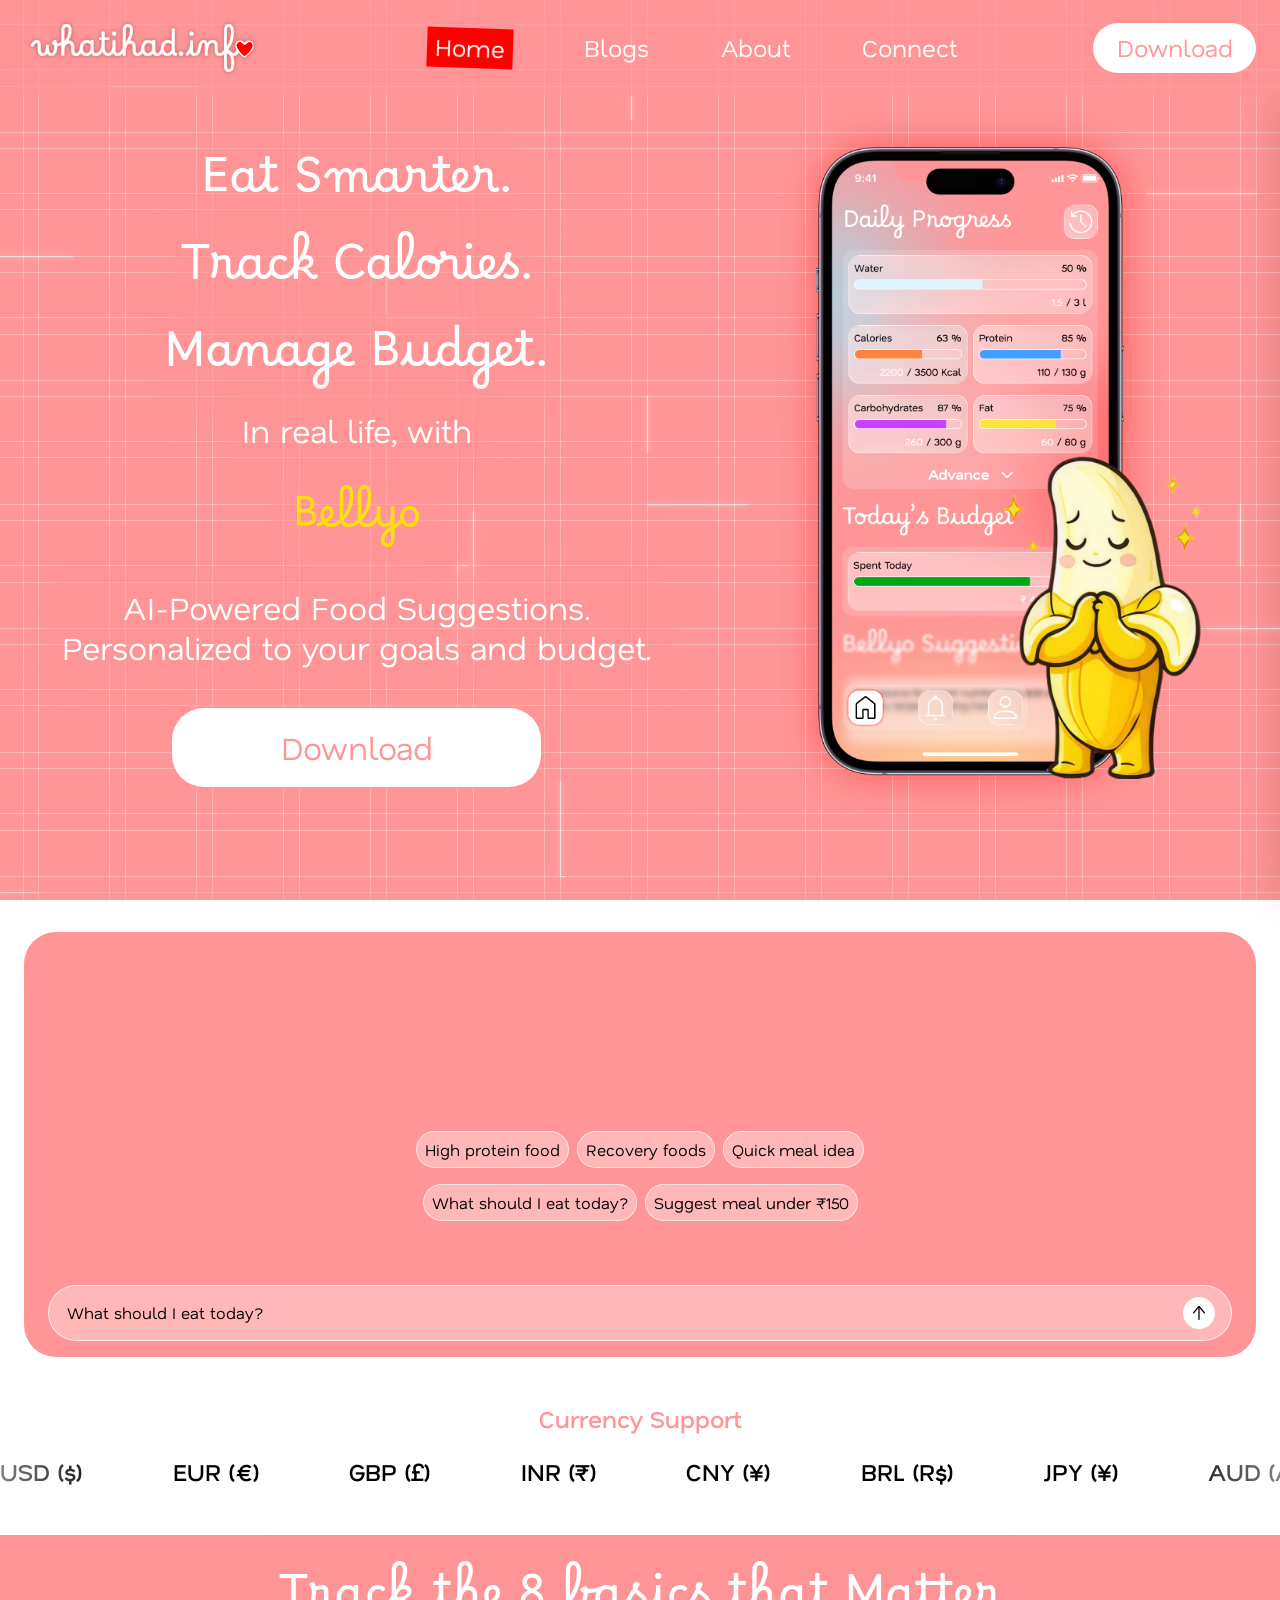
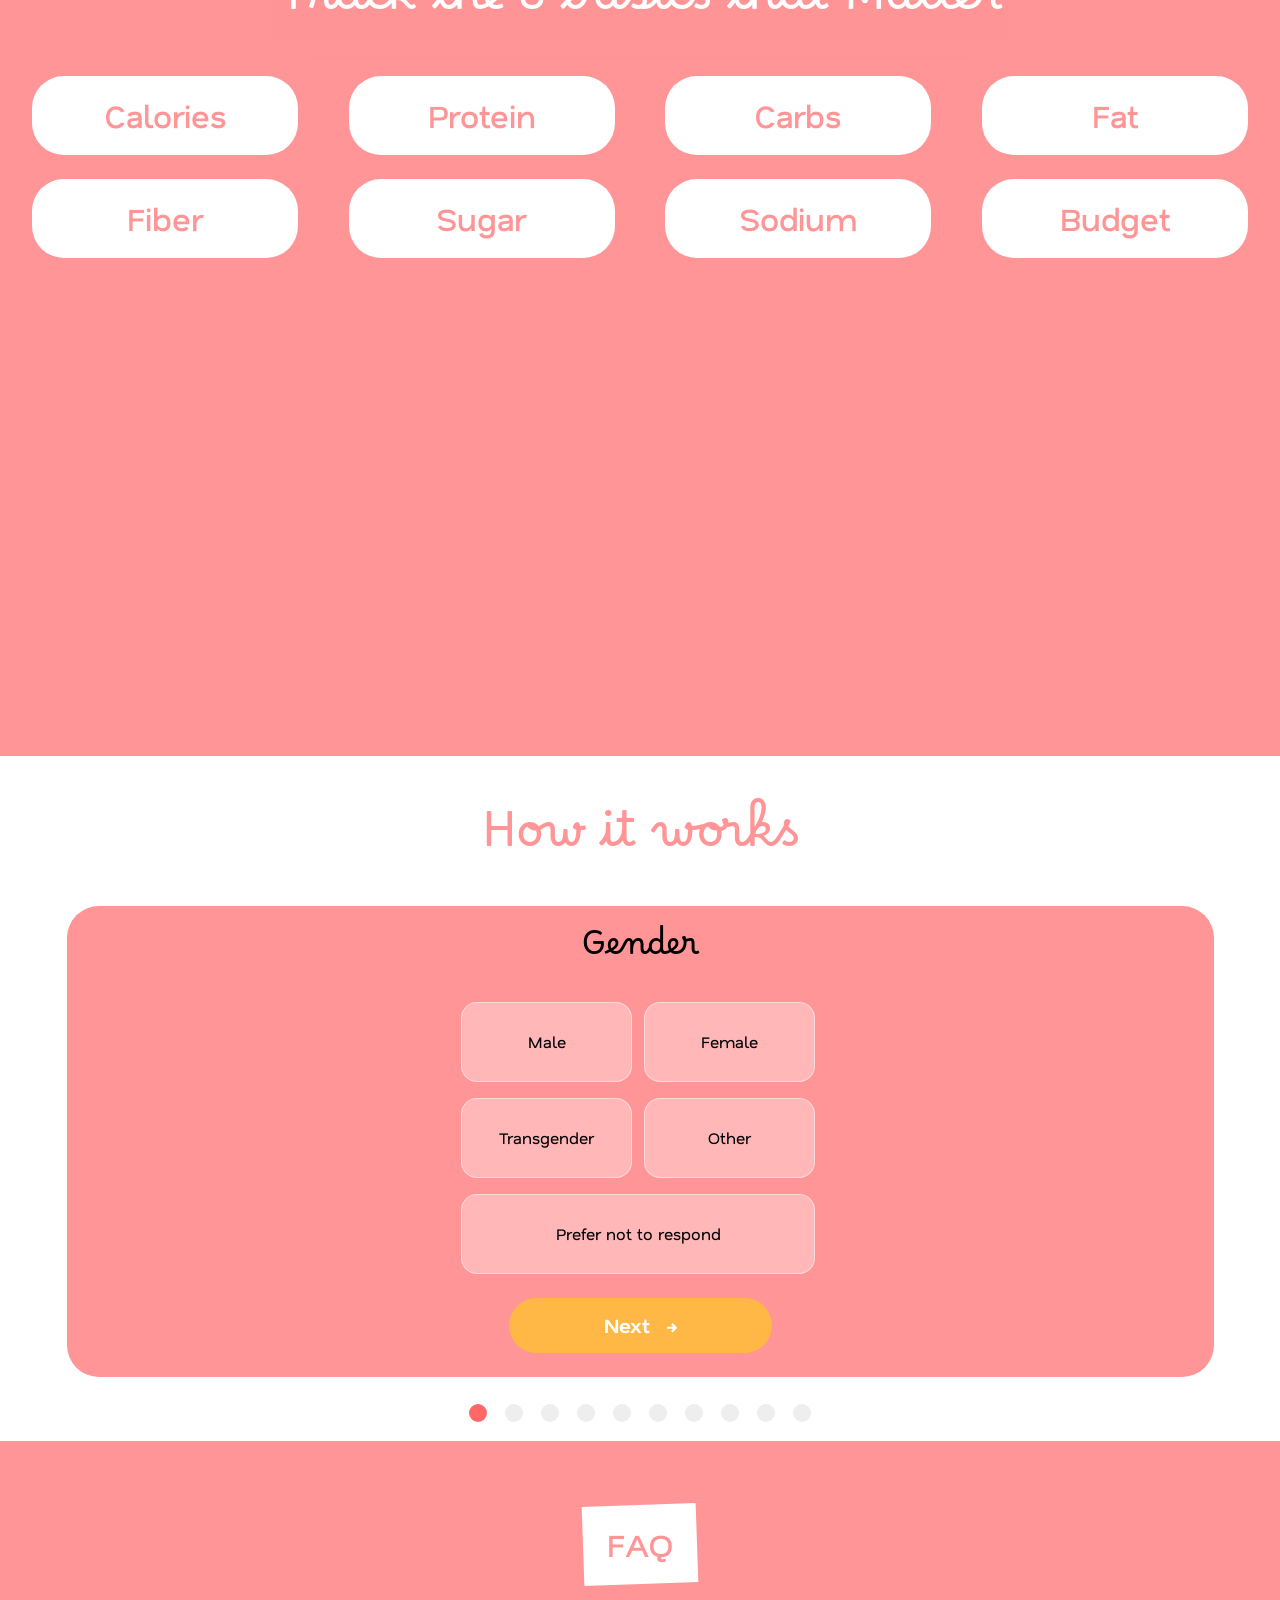
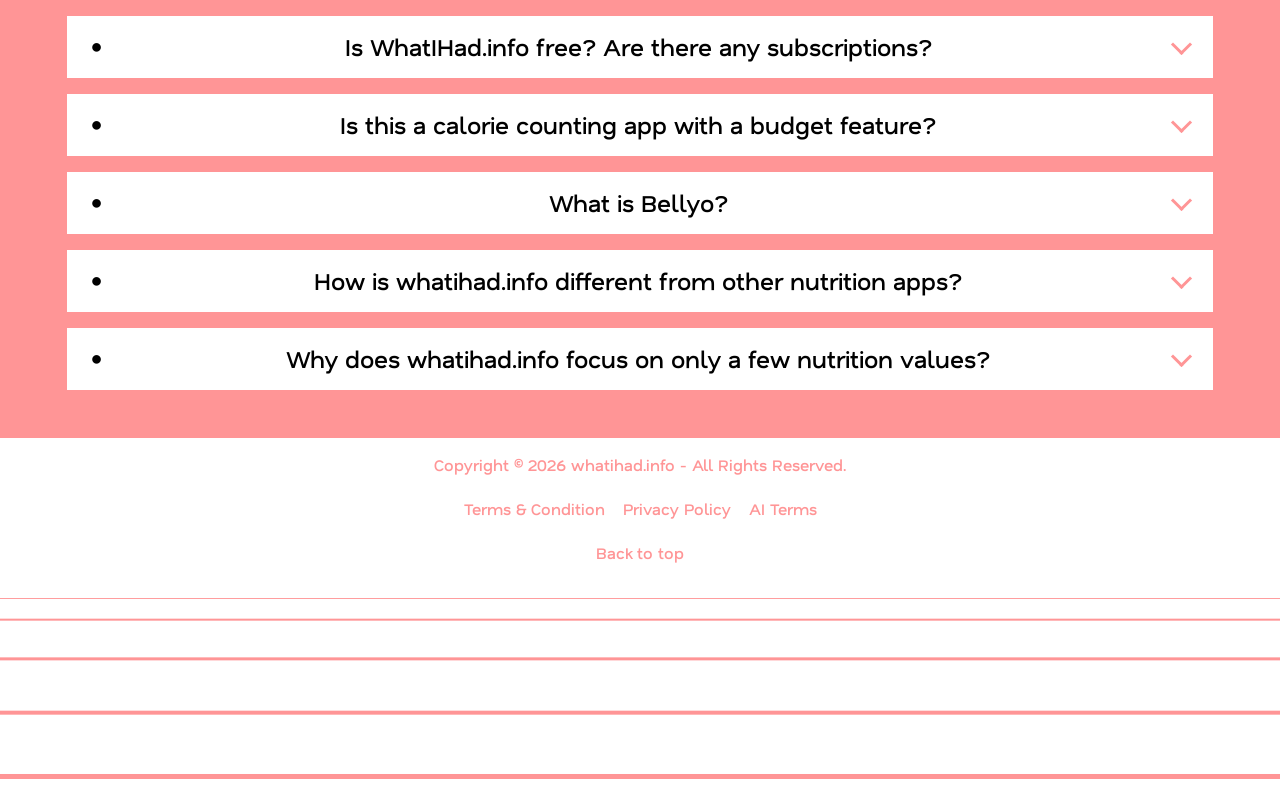
==== index.html @ 75b70f2b "Initial website" ====
<!doctype html>
<html lang="en">
  <head>
    <meta charset="UTF-8" />
    <meta name="viewport" content="width=device-width, initial-scale=1.0" />
    <title>whatihad.info | Eat Smarter, Track Calories, Manage Budget</title>
    <meta
      name="description"
      content="Eat smarter with whatihad.info. Track calories, manage your food budget, and get AI-powered meal suggestions from Bellyo based on your goals, country, and budget."
    />
    <link rel="canonical" href="https://whatihad.info/" />
    <meta property="og:title" content="whatihad.info | Eat Smarter, Track Calories, Manage Budget" />
    <meta
      property="og:description"
      content="Eat smarter with whatihad.info. Track calories, manage your food budget, and get AI-powered meal suggestions from Bellyo based on your goals, country, and budget."
    />
    <meta property="og:type" content="website" />
    <meta property="og:url" content="https://whatihad.info/" />
    <meta property="og:site_name" content="whatihad.info" />
    <meta name="twitter:card" content="summary_large_image" />
    <meta name="twitter:title" content="whatihad.info | Eat Smarter, Track Calories, Manage Budget" />
    <meta
      name="twitter:description"
      content="Eat smarter with whatihad.info. Track calories, manage your food budget, and get AI-powered meal suggestions from Bellyo based on your goals, country, and budget."
    />
    <script type="application/ld+json">
      {
        "@context": "https://schema.org",
        "@graph": [
          {
            "@type": "Organization",
            "@id": "https://whatihad.info/#organization",
            "name": "WhatIHad.info",
            "url": "https://whatihad.info/"
          },
          {
            "@type": "WebSite",
            "@id": "https://whatihad.info/#website",
            "url": "https://whatihad.info/",
            "name": "WhatIHad.info",
            "publisher": {
              "@id": "https://whatihad.info/#organization"
            }
          },
          {
            "@type": "WebPage",
            "@id": "https://whatihad.info/#webpage",
            "url": "https://whatihad.info/",
            "name": "WhatIHad.info | Eat Smarter, Track Calories, Manage Budget",
            "description": "Track calories, manage food budget, and get AI-powered meal suggestions from Bellyo personalized to your goals, country, and budget.",
            "isPartOf": {
              "@id": "https://whatihad.info/#website"
            },
            "about": {
              "@id": "https://whatihad.info/#organization"
            }
          },
          {
            "@type": "SoftwareApplication",
            "@id": "https://whatihad.info/#app",
            "name": "WhatIHad.info",
            "applicationCategory": "HealthApplication",
            "operatingSystem": "Android, iOS, Web",
            "url": "https://whatihad.info/",
            "description": "AI-powered calorie and budget nutrition tracker with affordable meal suggestions powered by Bellyo.",
            "offers": {
              "@type": "Offer",
              "price": "0",
              "priceCurrency": "USD"
            },
            "featureList": [
              "Calorie Tracking",
              "Protein Tracking",
              "Carbohydrate Tracking",
              "Fat Tracking",
              "Fiber Tracking",
              "Sugar Tracking",
              "Sodium Tracking",
              "Food Budget Tracking",
              "AI Meal Suggestions",
              "Affordable Nutrition"
            ]
          },
          {
            "@type": "FAQPage",
            "@id": "https://whatihad.info/#faq",
            "mainEntity": [
              {
                "@type": "Question",
                "name": "Is WhatIHad.info free? Are there any subscriptions?",
                "acceptedAnswer": {
                  "@type": "Answer",
                  "text": "Yes. WhatIHad.info combines basic nutrition tracking with budget-aware food suggestions powered by Bellyo AI."
                }
              },
              {
                "@type": "Question",
                "name": "Is this a calorie counting app with a budget feature?",
                "acceptedAnswer": {
                  "@type": "Answer",
                  "text": "Yes. WhatIHad.info combines calorie tracking with budget-aware food suggestions and affordable meal recommendations."
                }
              },
              {
                "@type": "Question",
                "name": "What is Bellyo?",
                "acceptedAnswer": {
                  "@type": "Answer",
                  "text": "Bellyo is an AI-powered nutrition assistant that provides affordable food suggestions personalized to your goals and budget."
                }
              },
              {
                "@type": "Question",
                "name": "How is WhatIHad.info different from other nutrition apps?",
                "acceptedAnswer": {
                  "@type": "Answer",
                  "text": "WhatIHad.info focuses on affordable nutrition, local pricing, practical food decisions, and AI-powered meal suggestions."
                }
              },
              {
                "@type": "Question",
                "name": "Why does WhatIHad.info focus on only a few nutrition values?",
                "acceptedAnswer": {
                  "@type": "Answer",
                  "text": "WhatIHad.info prioritizes calories, protein, carbohydrates, fat, fiber, sugar, sodium, and food cost to keep nutrition tracking practical and simple."
                }
              }
            ]
          }
        ]
      }
    </script>
    <link rel="preconnect" href="https://fonts.googleapis.com" />
    <link rel="preconnect" href="https://fonts.gstatic.com" crossorigin />
    <link
      href="https://fonts.googleapis.com/css2?family=Borel&family=Nata+Sans:wght@600&display=swap"
      rel="stylesheet"
    />
    <link rel="stylesheet" href="/styles.css" />
  </head>
  <body>
    <main class="page">
      <svg class="grid-snakes" aria-hidden="true"></svg>
      <header class="site-header" aria-label="Main navigation">
        <a class="brand" href="/" aria-label="whatihad.info home">
          <img src="/assets/logo.svg" alt="whatihad.info" />
        </a>

        <nav class="nav-links" aria-label="Primary">
          <a href="/" aria-current="page">Home</a>
          <a href="#">Blogs</a>
          <a href="/about">About</a>
          <a href="/connect">Connect</a>
        </nav>

        <a class="download download-small" href="#">Download</a>
        <button class="menu-toggle" type="button" aria-controls="mobile-menu" aria-expanded="false" aria-label="Open menu">
          <span></span>
          <span></span>
          <span></span>
        </button>

        <nav class="mobile-menu" id="mobile-menu" aria-label="Mobile navigation">
          <a href="/" aria-current="page">Home</a>
          <a href="#">Blogs</a>
          <a href="/about">About</a>
          <a href="/connect">Connect</a>
          <a class="mobile-download" href="#">Download</a>
        </nav>
      </header>

      <section class="hero" aria-labelledby="hero-title">
        <div class="hero-copy">
          <h1 id="hero-title">
            <span>Eat Smarter.</span>
            <span>Track Calories.</span>
            <span>Manage Budget.</span>
          </h1>

          <div class="hero-details">
            <p class="intro">In real life, with</p>
            <p class="product-name">Bellyo</p>
            <p class="product-description">
              Bellyo AI helps you discover affordable meals and foods based on your goals, country, and budget.
            </p>
            <p class="subcopy">
              AI-Powered Food Suggestions.<br />
              Personalized to your goals and budget.
            </p>
          </div>

          <a class="download download-large" href="#">Download</a>
        </div>

        <div class="phone-stage" aria-hidden="true">
          <div class="phone-wrap">
            <img class="phone-screen" src="/assets/phone-screen.png" alt="" />
            <img class="phone-frame" src="/assets/phone-frame.png" alt="" />
          </div>
          <span class="banana" aria-hidden="true"></span>
        </div>
      </section>

      <section class="response-section" aria-labelledby="response-title">
        <div class="bellyo-prompt" aria-labelledby="response-title">
          <h2 id="response-title" class="visually-hidden">How Bellyo responds</h2>
          <div class="prompt-chips" aria-label="Suggested prompts">
            <div class="chip-row">
              <span>High protein food</span>
              <span>Recovery foods</span>
              <span>Quick meal idea</span>
            </div>
            <div class="chip-row">
              <span>What should I eat today?</span>
              <span>Suggest meal under ₹150</span>
            </div>
          </div>

          <form class="prompt-input" action="#">
            <label class="visually-hidden" for="bellyo-question">Ask Bellyo</label>
            <input id="bellyo-question" type="text" value="What should I eat today?" readonly />
            <button type="submit" aria-label="Send question">
              <img src="/assets/arrow-up.svg" alt="" />
            </button>
          </form>

          <div class="sent-message" aria-hidden="true">What should I eat today?</div>
          <div class="response-row">
            <img class="bellyo-avatar" src="/assets/bellyo_profile.png" alt="" />
            <article class="response-message" aria-label="Bellyo response">
              <pre class="response-text"></pre>
            </article>
          </div>
          <span class="animated-cursor" aria-hidden="true"></span>
        </div>
        <section class="currency-support" aria-labelledby="currency-title">
          <h2 id="currency-title">Currency Support</h2>
          <div class="currency-marquee" aria-label="Supported currencies">
            <div class="currency-track">
              <span>USD ($)</span>
              <span>EUR (€)</span>
              <span>GBP (£)</span>
              <span>INR (₹)</span>
              <span>CNY (¥)</span>
              <span>BRL (R$)</span>
              <span>JPY (¥)</span>
              <span>AUD (A$)</span>
              <span>CAD (C$)</span>
              <span>SGD (S$)</span>
              <span>AED (د.إ)</span>
              <span>SAR (﷼)</span>
              <span aria-hidden="true">USD ($)</span>
              <span aria-hidden="true">EUR (€)</span>
              <span aria-hidden="true">GBP (£)</span>
              <span aria-hidden="true">INR (₹)</span>
              <span aria-hidden="true">CNY (¥)</span>
              <span aria-hidden="true">BRL (R$)</span>
              <span aria-hidden="true">JPY (¥)</span>
              <span aria-hidden="true">AUD (A$)</span>
              <span aria-hidden="true">CAD (C$)</span>
              <span aria-hidden="true">SGD (S$)</span>
              <span aria-hidden="true">AED (د.إ)</span>
              <span aria-hidden="true">SAR (﷼)</span>
            </div>
          </div>
        </section>
      </section>

      <section class="basics-section" aria-labelledby="basics-title">
        <div class="basics-inner">
          <h2 id="basics-title">Track the 8 basics that Matter</h2>
          <div class="basics-grid" aria-label="Bellyo basics">
            <span>Calories</span>
            <span>Protein</span>
            <span>Carbs</span>
            <span>Fat</span>
            <span>Fiber</span>
            <span>Sugar</span>
            <span>Sodium</span>
            <span>Budget</span>
          </div>
        </div>
      </section>

      <section class="why-basics-section" aria-labelledby="why-basics-title">
        <div class="why-basics-inner">
          <h2 id="why-basics-title"><span>Why Only These 8?</span></h2>
          <div class="why-basics-card">
            <ul>
              <li>Simple</li>
              <li>Practical</li>
              <li>Budgeting</li>
              <li>Everyday Health</li>
              <li>Easy to understand</li>
              <li>Smarter food choices</li>
            </ul>
          </div>
        </div>
      </section>

      <section class="how-section" aria-labelledby="how-title">
        <div class="how-demo" aria-label="How Bellyo onboarding works">
          <h2 id="how-title">How it works</h2>
          <div class="how-card">
            <div class="how-step how-step-active" data-step="gender">
              <h3>Gender</h3>
              <div class="gender-grid">
                <button type="button">Male</button>
                <button type="button">Female</button>
                <button type="button">Transgender</button>
                <button type="button">Other</button>
                <button class="gender-wide" type="button">Prefer not to respond</button>
              </div>
            </div>
            <div class="how-step" data-step="goal" aria-hidden="true">
              <h3>Goal</h3>
              <div class="goal-grid">
                <button type="button">Lose Weight</button>
                <button type="button">Gain Weight</button>
                <button type="button">Gain Muscle</button>
                <button type="button">Maintain</button>
              </div>
            </div>
            <div class="how-step" data-step="age" aria-hidden="true">
              <h3>What’s your Age?</h3>
              <label class="visually-hidden" for="age-input">Age</label>
              <input class="age-input" id="age-input" inputmode="numeric" pattern="[0-9]*" />
            </div>
            <div class="how-step" data-step="weight" aria-hidden="true">
              <h3>What’s your Weight?</h3>
              <label class="visually-hidden" for="weight-input">Weight</label>
              <input class="number-input" id="weight-input" inputmode="decimal" />
              <div class="unit-toggle" role="group" aria-label="Weight unit">
                <button class="selected" type="button">kg</button>
                <button type="button">lbs</button>
              </div>
            </div>
            <div class="how-step" data-step="height" aria-hidden="true">
              <h3>What’s your Height?</h3>
              <label class="visually-hidden" for="height-input">Height</label>
              <input class="number-input" id="height-input" inputmode="decimal" />
              <div class="unit-toggle" role="group" aria-label="Height unit">
                <button class="selected" type="button">cm</button>
                <button type="button">ft</button>
              </div>
            </div>
            <div class="how-step" data-step="activity" aria-hidden="true">
              <h3>Daily Activity Level?</h3>
              <div class="option-grid">
                <button type="button">Low</button>
                <button type="button">Light</button>
                <button type="button">Moderate</button>
                <button type="button">Active</button>
              </div>
            </div>
            <div class="how-step" data-step="budget" aria-hidden="true">
              <h3>Avg Budget per Meal?</h3>
              <label class="visually-hidden" for="budget-input">Average budget per meal</label>
              <input class="number-input" id="budget-input" inputmode="decimal" />
              <label class="visually-hidden" for="budget-currency">Currency</label>
              <select class="currency-select" id="budget-currency">
                <option>USD ($)</option>
                <option>EUR (€)</option>
                <option>GBP (£)</option>
                <option selected>INR (₹)</option>
                <option>CNY (¥)</option>
                <option>BRL (R$)</option>
                <option>JPY (¥)</option>
                <option>AUD (A$)</option>
                <option>CAD (C$)</option>
                <option>SGD (S$)</option>
                <option>AED (د.إ)</option>
                <option>SAR (﷼)</option>
              </select>
            </div>
            <div class="how-step calculating-step" data-step="calculating" aria-hidden="true">
              <div class="calculating-ring" aria-hidden="true"></div>
              <p>Calculating...</p>
            </div>
            <div class="how-step recommended-step" data-step="recommended" aria-hidden="true">
              <h3>Recommended</h3>
              <div class="recommended-values" aria-live="polite">
                <p>Calories: <span data-result="calories"></span></p>
                <p>Protein: <span data-result="protein"></span></p>
                <p>Carbs: <span data-result="carbs"></span></p>
                <p>Fat: <span data-result="fat"></span></p>
              </div>
              <button class="advance-button" type="button">
                <span>Advance</span>
                <span aria-hidden="true">⌄</span>
              </button>
            </div>
            <div class="how-step download-step" data-step="download" aria-hidden="true">
              <div class="download-logo-frame">
                <img src="/assets/whatidad_logo.png" alt="whatihad.info" />
              </div>
              <a class="download download-final" href="#">Download</a>
            </div>
            <button class="how-next" type="button">
              <span>Next</span>
              <span aria-hidden="true">→</span>
            </button>
          </div>
          <div class="how-progress" aria-hidden="true">
            <span class="active" data-progress-step="gender"></span>
            <span data-progress-step="goal"></span>
            <span data-progress-step="age"></span>
            <span data-progress-step="weight"></span>
            <span data-progress-step="height"></span>
            <span data-progress-step="activity"></span>
            <span data-progress-step="budget"></span>
            <span data-progress-step="calculating"></span>
            <span data-progress-step="recommended"></span>
            <span data-progress-step="download"></span>
          </div>
        </div>
      </section>

      <section class="faq-section" aria-labelledby="faq-title">
        <h2 id="faq-title"><span>FAQ</span></h2>
        <div class="faq-list">
          <details class="faq-item">
            <summary>Is WhatIHad.info free? Are there any subscriptions?</summary>
            <div class="faq-answer">
              <p>Yes, whatihad.info combines basic nutrition tracking with budget-aware food suggestions.</p>
              <p>Unlike many traditional calorie apps that mainly focus on calories and macros, whatihad.info also considers food affordability, local pricing, country-specific suggestions, and budget-friendly alternatives.</p>
              <p>Powered by Bellyo AI, the app helps users make smarter food choices based on both nutrition and real-world budgets.</p>
              <p>Most nutrition apps focus mainly on calorie tracking and macros. MyFitnessPal and Cronometer are examples of popular nutrition-focused apps.</p>
              <p>whatihad.info focuses more on affordable nutrition, practical food decisions, simple everyday tracking, and AI-powered food suggestions instead of complex or overwhelming nutrition analytics.</p>
            </div>
          </details>
          <details class="faq-item">
            <summary>Is this a calorie counting app with a budget feature?</summary>
            <div class="faq-answer">
              <p>Yes. whatihad.info combines basic nutrition tracking with budget-aware food suggestions powered by Bellyo AI.</p>
              <p>Unlike many traditional calorie apps that mainly focus on calories and macros, whatihad.info also considers food affordability, local pricing, country-specific suggestions, and budget-friendly alternatives.</p>
              <p>The goal is to help users make smarter food decisions based on both nutrition and real-world budgets.</p>
            </div>
          </details>
          <details class="faq-item">
            <summary>What is Bellyo?</summary>
            <div class="faq-answer">
              <p>Bellyo is an AI-powered nutrition app that helps you discover affordable food suggestions based on your goals, budget, and country.</p>
            </div>
          </details>
          <details class="faq-item">
            <summary>How is whatihad.info different from other nutrition apps?</summary>
            <div class="faq-answer">
              <p>Yes. WhatIHad.info combines basic nutrition tracking with budget-aware food suggestions powered by Bellyo AI.</p>
              <p>Unlike many traditional calorie apps that mainly focus on calories and macros, WhatIHad.info also considers food affordability, local pricing, country-specific suggestions, and budget-friendly alternatives.</p>
              <p>The goal is to help users make smarter food decisions based on both nutrition and real-world budgets.</p>
            </div>
          </details>
          <details class="faq-item">
            <summary>Why does whatihad.info focus on only a few nutrition values?</summary>
            <div class="faq-answer">
              <p>WhatIHad.info focuses on the nutrition values that matter most in everyday food decisions instead of overwhelming users with overly detailed data.</p>
              <p>The app currently prioritizes Calories, Protein, Carbohydrates, Fat, Fiber, Sugar, Sodium, and Food Cost.</p>
              <p>These core values are the most practical for budgeting, healthier eating, fitness goals, and daily nutrition awareness.</p>
              <p>Many nutrition apps become complicated by tracking dozens of micronutrients that most users rarely use or fully understand. WhatIHad.info is designed to keep nutrition simple, fast, and accessible while still being useful in real life.</p>
              <p>More nutrition metrics and advanced insights may be added gradually in future updates as the platform grows.</p>
            </div>
          </details>
        </div>
      </section>
    </main>

    <footer class="site-footer" aria-label="Footer">
      <div class="footer-content">
        <p class="footer-copyright">Copyright © 2026 whatihad.info - All Rights Reserved.</p>
        <nav class="footer-links" aria-label="Legal links">
          <a href="#">Terms &amp; Condition</a>
          <a href="#">Privacy Policy</a>
          <a href="#">AI Terms</a>
        </nav>
        <button class="footer-top" type="button">Back to top</button>
      </div>
      <div class="footer-wave" aria-hidden="true">
        <div class="footer-wave-track"></div>
      </div>
    </footer>

    <script>
      const header = document.querySelector(".site-header");
      const menuToggle = document.querySelector(".menu-toggle");
      const mobileMenu = document.querySelector(".mobile-menu");
      const snakesSvg = document.querySelector(".grid-snakes");
      const responseSection = document.querySelector(".response-section");
      const bellyoPrompt = document.querySelector(".bellyo-prompt");
      const responseMessage = document.querySelector(".response-message");
      const responseText = document.querySelector(".response-text");
      const promptForm = document.querySelector(".prompt-input");
      const whyBasicsSection = document.querySelector(".why-basics-section");
      const howCard = document.querySelector(".how-card");
      const genderButtons = document.querySelectorAll(".gender-grid button");
      const howNext = document.querySelector(".how-next");
      const ageInput = document.querySelector(".age-input");
      const weightInput = document.querySelector("#weight-input");
      const heightInput = document.querySelector("#height-input");
      const budgetInput = document.querySelector("#budget-input");
      const activityButtons = document.querySelectorAll(".option-grid button");
      const goalButtons = document.querySelectorAll(".goal-grid button");
      const advanceButton = document.querySelector(".advance-button");
      const howProgress = document.querySelector(".how-progress");
      const progressDots = document.querySelectorAll(".how-progress span");
      const footer = document.querySelector(".site-footer");
      const footerWaveTrack = document.querySelector(".footer-wave-track");
      const footerTop = document.querySelector(".footer-top");
      const footerWaveSegments = [];
      let footerWaveFrame = null;
      let footerWaveScrollForce = 0;
      let inertialScrollTarget = window.scrollY;
      let inertialScrollFrame = null;

      const maxScrollY = () => document.documentElement.scrollHeight - window.innerHeight;
      const stopInertialScroll = () => {
        if (!inertialScrollFrame) return;
        window.cancelAnimationFrame(inertialScrollFrame);
        inertialScrollFrame = null;
      };
      const runInertialScroll = () => {
        const distance = inertialScrollTarget - window.scrollY;
        if (Math.abs(distance) < 0.5) {
          window.scrollTo(0, inertialScrollTarget);
          inertialScrollFrame = null;
          return;
        }

        window.scrollTo(0, window.scrollY + distance * 0.16);
        inertialScrollFrame = window.requestAnimationFrame(runInertialScroll);
      };
      const inertialScrollBy = (deltaY) => {
        inertialScrollTarget = Math.max(0, Math.min(maxScrollY(), inertialScrollTarget + deltaY));
        if (!inertialScrollFrame) runInertialScroll();
      };

      const bellyoResponse = `A. Breakfast (₹80–120)
3–4 slices bread + groundnut oil
1 banana
1 cup curd
Protein: ~18–20g

B. Lunch (₹120–150)
Dal khichdi (¾ cup rice + ¾ cup dal + veggies)
Add extra dal for protein
Protein: ~30g

C. Dinner (₹120–150)
Rice + thick dal (or rajma/chole if available)
Aloo tomato curry (small portion)
1 cup curd
Protein: ~28–30g

Total
Protein: ~75–80g ✅
Cost: within budget ✅`;

      const setMenuOpen = (isOpen) => {
        menuToggle.classList.toggle("menu-toggle-open", isOpen);
        mobileMenu.classList.toggle("mobile-menu-open", isOpen);
        menuToggle.setAttribute("aria-expanded", String(isOpen));
        menuToggle.setAttribute("aria-label", isOpen ? "Close menu" : "Open menu");
      };

      menuToggle.addEventListener("click", () => {
        setMenuOpen(!mobileMenu.classList.contains("mobile-menu-open"));
      });

      mobileMenu.querySelectorAll("a").forEach((link) => {
        link.addEventListener("click", () => setMenuOpen(false));
      });

      for (let index = 0; index < 23; index += 1) {
        const segment = document.createElement("div");
        segment.className = "footer-wave-segment";
        segment.style.height = `${index + 1}px`;
        footerWaveTrack.appendChild(segment);
        footerWaveSegments.push(segment);
      }

      const animateFooterWave = () => {
        let t = 0;
        const animate = () => {
          let offset = 0;
          footerWaveSegments.forEach((segment, index) => {
            offset += Math.max(0, (20 + footerWaveScrollForce) * Math.sin((t + index) * 0.3));
            segment.style.transform = `translateY(${index + offset}px)`;
          });
          footerWaveScrollForce *= 0.92;
          t += 0.1;
          footerWaveFrame = window.requestAnimationFrame(animate);
        };
        animate();
      };

      const stopFooterWave = () => {
        if (!footerWaveFrame) return;
        window.cancelAnimationFrame(footerWaveFrame);
        footerWaveFrame = null;
      };

      const footerObserver = new IntersectionObserver(
        (entries) => {
          if (entries[0]?.isIntersecting) {
            if (!footerWaveFrame) animateFooterWave();
          } else {
            stopFooterWave();
          }
        },
        { threshold: 0.2 }
      );

      footerObserver.observe(footer);

      const scrollToPageTop = () => {
        stopInertialScroll();
        inertialScrollTarget = 0;
        window.scrollTo({ top: 0, left: 0, behavior: "smooth" });
        window.setTimeout(() => {
          inertialScrollTarget = 0;
          if (window.scrollY > 2) window.scrollTo(0, 0);
        }, 450);
      };

      footerTop.addEventListener("click", scrollToPageTop);

      let previousScrollY = window.scrollY;
      window.addEventListener(
        "scroll",
        () => {
          const delta = Math.abs(window.scrollY - previousScrollY);
          previousScrollY = window.scrollY;
          footerWaveScrollForce = Math.min(44, footerWaveScrollForce + delta * 0.12);
        },
        { passive: true }
      );

      bellyoPrompt.addEventListener(
        "wheel",
        (event) => {
          event.preventDefault();
          inertialScrollBy(event.deltaY);
        },
        { passive: false }
      );

      window.addEventListener(
        "wheel",
        (event) => {
          if (event.defaultPrevented || event.ctrlKey || event.metaKey) return;
          if (event.target.closest("input, textarea, select")) return;
          event.preventDefault();
          inertialScrollBy(event.deltaY);
        },
        { passive: false }
      );

      window.addEventListener(
        "keydown",
        (event) => {
          if (!["ArrowDown", "ArrowUp", "PageDown", "PageUp", "Home", "End", " "].includes(event.key)) return;
          stopInertialScroll();
          inertialScrollTarget = window.scrollY;
        },
        { passive: true }
      );

      let bellyoTouchY = null;
      bellyoPrompt.addEventListener(
        "touchstart",
        (event) => {
          bellyoTouchY = event.touches[0]?.clientY ?? null;
        },
        { passive: true }
      );

      bellyoPrompt.addEventListener(
        "touchmove",
        (event) => {
          if (bellyoTouchY === null) return;
          const nextY = event.touches[0]?.clientY ?? bellyoTouchY;
          const deltaY = bellyoTouchY - nextY;
          bellyoTouchY = nextY;
          event.preventDefault();
          inertialScrollBy(deltaY);
        },
        { passive: false }
      );

      promptForm.addEventListener("submit", (event) => {
        event.preventDefault();
        typeResponse();
      });

      let genderSelected = false;
      genderButtons.forEach((button) => {
        button.addEventListener("click", () => {
          genderSelected = true;
          genderButtons.forEach((item) => item.classList.remove("selected"));
          button.classList.add("selected");
          howNext.classList.add("ready");
        });
      });

      const getSelectedText = (selector) => howCard.querySelector(`${selector} .selected`)?.textContent.trim() ?? "";
      const getSelectedUnit = (label) =>
        document.querySelector(`.unit-toggle[aria-label="${label}"] .selected`)?.textContent.trim() ?? "";
      const toNumber = (value) => Number.parseFloat(value) || 0;
      const goalSettings = {
        maintain: {
          calorieAdjustment: 0,
          proteinFactor: 1.1,
          fatPercent: 0.27,
          fiberFactor: 15,
          sugarPercent: 0.08,
          sodium: 2000,
        },
        "lose weight": {
          calorieAdjustment: -400,
          proteinFactor: 1.8,
          fatPercent: 0.22,
          fiberFactor: 18,
          sugarPercent: 0.05,
          sodium: 1800,
        },
        "gain weight": {
          calorieAdjustment: 550,
          proteinFactor: 1.5,
          fatPercent: 0.28,
          fiberFactor: 14,
          sugarPercent: 0.15,
          sodium: 2400,
        },
        "gain muscle": {
          calorieAdjustment: 300,
          proteinFactor: 1.9,
          fatPercent: 0.22,
          fiberFactor: 16,
          sugarPercent: 0.09,
          sodium: 2100,
        },
      };

      const showHowStep = (stepName) => {
        let activeDotIndex = 0;
        howNext.hidden = ["calculating", "recommended", "download"].includes(stepName);
        howProgress.classList.toggle("how-progress-hidden", stepName === "download");
        howCard.querySelectorAll(".how-step").forEach((step) => {
          const isActive = step.dataset.step === stepName;
          step.classList.toggle("how-step-active", isActive);
          step.toggleAttribute("aria-hidden", !isActive);
        });
        progressDots.forEach((dot, index) => {
          if (dot.dataset.progressStep === stepName) activeDotIndex = index;
        });
        progressDots.forEach((dot, index) => {
          dot.classList.toggle("active", index === activeDotIndex);
          dot.classList.toggle("entered", isHowStepComplete(dot.dataset.progressStep) && index !== activeDotIndex);
        });
      };

      const isHowStepComplete = (stepName) => {
        if (stepName === "gender") return Boolean(howCard.querySelector('[data-step="gender"] .selected'));
        if (stepName === "goal") return Boolean(howCard.querySelector('[data-step="goal"] .selected'));
        if (stepName === "age") return ageInput.value.length > 0;
        if (stepName === "weight") return weightInput.value.length > 0;
        if (stepName === "height") return heightInput.value.length > 0;
        if (stepName === "activity") return Boolean(howCard.querySelector('[data-step="activity"] .selected'));
        if (stepName === "budget") return budgetInput.value.length > 0;
        return false;
      };

      const calculateRecommended = () => {
        const selectedGender = getSelectedText('[data-step="gender"]').toLowerCase();
        const selectedGoal = getSelectedText('[data-step="goal"]').toLowerCase();
        const selectedActivity = getSelectedText('[data-step="activity"]');
        const activityFactors = { Low: 1.2, Light: 1.375, Moderate: 1.55, Active: 1.725, Athlete: 1.9 };
        const settings = goalSettings[selectedGoal] || goalSettings.maintain;
        const age = toNumber(ageInput.value);
        const weightUnit = getSelectedUnit("Weight unit");
        const heightUnit = getSelectedUnit("Height unit");
        const weightKg = weightUnit === "lbs" ? toNumber(weightInput.value) / 2.20462 : toNumber(weightInput.value);
        const heightCm = heightUnit === "ft" ? toNumber(heightInput.value) * 30.48 : toNumber(heightInput.value);
        const bmrBase = 10 * weightKg + 6.25 * heightCm - 5 * age;
        const bmr = selectedGender === "male" ? bmrBase + 5 : bmrBase - 161;
        const tdee = bmr * (activityFactors[selectedActivity] || activityFactors.Low);
        const calories = Math.max(0, tdee + settings.calorieAdjustment);
        const protein = weightKg * settings.proteinFactor;
        const fat = (calories * settings.fatPercent) / 9;
        const carbs = (calories - (protein * 4 + fat * 9)) / 4;

        howCard.querySelector('[data-result="calories"]').textContent = `${Math.round(calories)} kcal`;
        howCard.querySelector('[data-result="protein"]').textContent = `${Math.round(protein)}g`;
        howCard.querySelector('[data-result="carbs"]').textContent = `${Math.round(Math.max(0, carbs))}g`;
        howCard.querySelector('[data-result="fat"]').textContent = `${Math.round(fat)}g`;
      };

      const showRecommendedAfterLoading = () => {
        window.setTimeout(() => {
          calculateRecommended();
          showHowStep("recommended");
        }, 1600);
      };

      howNext.addEventListener("click", () => {
        if (!genderSelected) return;

        const activeStep = howCard.querySelector(".how-step-active")?.dataset.step;

        if (activeStep === "gender") {
          howCard.classList.add("how-card-age");
          showHowStep("goal");
          howNext.classList.remove("ready");
          return;
        }

        if (activeStep === "goal" && howCard.querySelector('[data-step="goal"] .selected')) {
          showHowStep("age");
          howNext.classList.toggle("ready", ageInput.value.length > 0);
          return;
        }

        if (activeStep === "age" && ageInput.value.length > 0) {
          showHowStep("weight");
          howNext.classList.toggle("ready", weightInput.value.length > 0);
          return;
        }

        if (activeStep === "weight" && weightInput.value.length > 0) {
          showHowStep("height");
          howNext.classList.toggle("ready", heightInput.value.length > 0);
          return;
        }

        if (activeStep === "height" && heightInput.value.length > 0) {
          showHowStep("activity");
          howNext.classList.remove("ready");
          return;
        }

        if (activeStep === "activity" && howCard.querySelector('[data-step="activity"] .selected')) {
          showHowStep("budget");
          howNext.classList.toggle("ready", budgetInput.value.length > 0);
          return;
        }

        if (activeStep === "budget" && budgetInput.value.length > 0) {
          showHowStep("calculating");
          howNext.hidden = true;
          showRecommendedAfterLoading();
        }
      });

      advanceButton.addEventListener("click", () => {
        showHowStep("download");
        howNext.hidden = true;
      });

      progressDots.forEach((dot) => {
        dot.addEventListener("click", () => {
          if (!dot.classList.contains("entered") && !dot.classList.contains("active")) return;
          showHowStep(dot.dataset.progressStep);
          syncNextReady();
        });
      });

      const syncNextReady = () => {
        const activeStep = howCard.querySelector(".how-step-active")?.dataset.step;
        if (activeStep === "goal") howNext.classList.toggle("ready", Boolean(howCard.querySelector('[data-step="goal"] .selected')));
        if (activeStep === "age") howNext.classList.toggle("ready", ageInput.value.length > 0);
        if (activeStep === "weight") howNext.classList.toggle("ready", weightInput.value.length > 0);
        if (activeStep === "height") howNext.classList.toggle("ready", heightInput.value.length > 0);
        if (activeStep === "budget") howNext.classList.toggle("ready", budgetInput.value.length > 0);
      };

      activityButtons.forEach((button) => {
        button.addEventListener("click", () => {
          activityButtons.forEach((item) => item.classList.remove("selected"));
          button.classList.add("selected");
          howNext.classList.add("ready");
        });
      });

      goalButtons.forEach((button) => {
        button.addEventListener("click", () => {
          goalButtons.forEach((item) => item.classList.remove("selected"));
          button.classList.add("selected");
          howNext.classList.add("ready");
        });
      });

      ageInput.addEventListener("beforeinput", (event) => {
        if (event.data && !/^\d+$/.test(event.data)) {
          event.preventDefault();
        }
      });

      ageInput.addEventListener("input", () => {
        ageInput.value = ageInput.value.replace(/\D/g, "");
        syncNextReady();
      });

      weightInput.addEventListener("beforeinput", (event) => {
        if (event.data && !/^\d*\.?\d*$/.test(event.data)) {
          event.preventDefault();
        }
      });

      weightInput.addEventListener("input", () => {
        const parts = weightInput.value.replace(/[^\d.]/g, "").split(".");
        weightInput.value = parts.length > 1 ? `${parts[0]}.${parts.slice(1).join("")}` : parts[0];
        syncNextReady();
      });

      heightInput.addEventListener("beforeinput", (event) => {
        if (event.data && !/^\d*\.?\d*$/.test(event.data)) {
          event.preventDefault();
        }
      });

      heightInput.addEventListener("input", () => {
        const parts = heightInput.value.replace(/[^\d.]/g, "").split(".");
        heightInput.value = parts.length > 1 ? `${parts[0]}.${parts.slice(1).join("")}` : parts[0];
        syncNextReady();
      });

      budgetInput.addEventListener("beforeinput", (event) => {
        if (event.data && !/^\d*\.?\d*$/.test(event.data)) {
          event.preventDefault();
        }
      });

      budgetInput.addEventListener("input", () => {
        const parts = budgetInput.value.replace(/[^\d.]/g, "").split(".");
        budgetInput.value = parts.length > 1 ? `${parts[0]}.${parts.slice(1).join("")}` : parts[0];
        syncNextReady();
      });

      document.querySelectorAll(".unit-toggle").forEach((toggle) => {
        toggle.querySelectorAll("button").forEach((button) => {
          button.addEventListener("click", () => {
            toggle.querySelectorAll("button").forEach((item) => item.classList.remove("selected"));
            button.classList.add("selected");
          });
        });
      });

      let responseStarted = false;
      const updateTextEdgeFade = () => {
        const promptTop = bellyoPrompt.getBoundingClientRect().top;
        const textTop = responseText.getBoundingClientRect().top;
        const fadeStart = Math.max(0, promptTop - textTop);

        responseText.classList.toggle("text-edge-fade", fadeStart > 0);
        responseText.style.setProperty("--text-fade-start", `${fadeStart}px`);
      };

      const typeResponse = () => {
        if (responseStarted) return;
        responseStarted = true;
        responseSection.classList.add("response-section-active");

        window.setTimeout(() => {
          let index = 0;
          const write = () => {
            responseText.textContent = bellyoResponse.slice(0, index);
            bellyoPrompt.scrollTop = bellyoPrompt.scrollHeight;
            updateTextEdgeFade();
            index += 1;

            if (index <= bellyoResponse.length) {
              window.setTimeout(write, index % 4 === 0 ? 18 : 10);
            }
          };

          write();
        }, 2400);
      };

      const responseObserver = new IntersectionObserver(
        (entries) => {
          if (entries.some((entry) => entry.isIntersecting)) {
            typeResponse();
            responseObserver.disconnect();
          }
        },
        { threshold: 0.35 }
      );

      responseObserver.observe(responseSection);

      const whyBasicsObserver = new IntersectionObserver(
        (entries) => {
          if (entries.some((entry) => entry.isIntersecting)) {
            whyBasicsSection.classList.add("why-basics-active");
            whyBasicsObserver.disconnect();
          }
        },
        { threshold: 0.35 }
      );

      whyBasicsObserver.observe(whyBasicsSection);

      const gridX = [
        32.5, 103.5, 118.5, 189.5, 205.5, 276.5, 292.5, 363.5, 379.5,
        450.5, 466.5, 537.5, 553.5, 624.5, 640.5, 711.5, 727.5, 798.5,
        814.5, 885.5, 901.5, 972.5, 988.5, 1059.5, 1075.5, 1146.5,
        1162.5, 1233.5, 1249.5, 1320.5, 1336.5, 1407.5,
      ];
      const gridY = [
        24.5, 69.5, 86.5, 132.5, 148.5, 193.5, 209.5, 256.5, 272.5,
        317.5, 334.5, 380.5, 396.5, 441.5, 457.5, 504.5, 520.5, 565.5,
        582.5, 628.5, 644.5, 689.5, 705.5, 752.5, 768.5, 813.5, 830.5,
        876.5, 892.5, 937.5, 953.5, 1000.5,
      ];

      const getGridOffsetX = () => (window.innerWidth - 1440) / 2;
      const pointToString = ([x, y]) => `${(x + getGridOffsetX()).toFixed(1)},${y.toFixed(1)}`;
      const routes = [
        [
          [gridX[0], gridY[7]],
          [gridX[6], gridY[7]],
          [gridX[6], gridY[10]],
          [gridX[13], gridY[10]],
          [gridX[13], gridY[16]],
          [gridX[21], gridY[16]],
          [gridX[21], gridY[21]],
          [gridX[31], gridY[21]],
        ],
        [
          [gridX[31], gridY[19]],
          [gridX[26], gridY[19]],
          [gridX[26], gridY[14]],
          [gridX[18], gridY[14]],
          [gridX[18], gridY[9]],
          [gridX[10], gridY[9]],
          [gridX[10], gridY[4]],
          [gridX[1], gridY[4]],
        ],
        [
          [gridX[16], gridY[15]],
          [gridX[20], gridY[15]],
          [gridX[20], gridY[22]],
          [gridX[24], gridY[22]],
          [gridX[24], gridY[27]],
          [gridX[14], gridY[27]],
          [gridX[14], gridY[18]],
          [gridX[8], gridY[18]],
          [gridX[8], gridY[25]],
        ],
        [
          [gridX[3], gridY[2]],
          [gridX[8], gridY[2]],
          [gridX[8], gridY[8]],
          [gridX[15], gridY[8]],
          [gridX[15], gridY[13]],
          [gridX[22], gridY[13]],
          [gridX[22], gridY[18]],
        ],
        [
          [gridX[30], gridY[5]],
          [gridX[25], gridY[5]],
          [gridX[25], gridY[11]],
          [gridX[17], gridY[11]],
          [gridX[17], gridY[17]],
          [gridX[11], gridY[17]],
          [gridX[11], gridY[23]],
        ],
        [
          [gridX[12], gridY[30]],
          [gridX[18], gridY[30]],
          [gridX[18], gridY[24]],
          [gridX[23], gridY[24]],
          [gridX[23], gridY[20]],
          [gridX[29], gridY[20]],
          [gridX[29], gridY[15]],
        ],
        [
          [gridX[0], gridY[28]],
          [gridX[5], gridY[28]],
          [gridX[5], gridY[24]],
          [gridX[9], gridY[24]],
          [gridX[9], gridY[19]],
          [gridX[16], gridY[19]],
          [gridX[16], gridY[12]],
        ],
        [
          [gridX[31], gridY[29]],
          [gridX[27], gridY[29]],
          [gridX[27], gridY[25]],
          [gridX[19], gridY[25]],
          [gridX[19], gridY[21]],
          [gridX[12], gridY[21]],
          [gridX[12], gridY[14]],
        ],
        [
          [gridX[15], gridY[0]],
          [gridX[15], gridY[6]],
          [gridX[20], gridY[6]],
          [gridX[20], gridY[12]],
          [gridX[28], gridY[12]],
          [gridX[28], gridY[17]],
          [gridX[23], gridY[17]],
        ],
      ];

      const createSnake = (route, index) => {
        const path = document.createElementNS("http://www.w3.org/2000/svg", "polyline");
        path.classList.add("grid-snake");
        path.classList.add(`grid-snake-${index + 1}`);
        path.setAttribute("points", route.map(pointToString).join(" "));
        snakesSvg.appendChild(path);
      };

      routes.forEach(createSnake);

      const alignSnakesToGrid = () => {
        snakesSvg.setAttribute("viewBox", `0 0 ${window.innerWidth} ${window.innerHeight}`);
        snakesSvg.querySelectorAll(".grid-snake").forEach((path, index) => {
          path.setAttribute("points", routes[index].map(pointToString).join(" "));
        });
      };

      alignSnakesToGrid();
      window.addEventListener("resize", alignSnakesToGrid);
    </script>
  </body>
</html>
---- styles.css ----
:root {
  --pink: #ff9596;
  --yellow: #fddf11;
  --white: #ffffff;
  --header-height: 96px;
  --feature-stack-top: calc(var(--header-height) + 143px);
  --font-ui: "Nata Sans", system-ui, -apple-system, BlinkMacSystemFont, "Segoe UI", sans-serif;
  --font-display: "Borel", "Comic Sans MS", cursive;
}

* {
  box-sizing: border-box;
}

html,
body {
  margin: 0;
  min-height: 100%;
}

body {
  background-color: var(--pink);
  background-attachment: fixed;
  background-image: url("/assets/grid-pattern.svg");
  background-position: top center;
  background-repeat: repeat;
  background-size: 1440px 1024px;
  color: var(--white);
  font-family: var(--font-ui);
}

a {
  color: inherit;
  text-decoration: none;
}

.page {
  background-color: var(--pink);
  background-attachment: fixed;
  background-image: url("/assets/grid-pattern.svg");
  background-position: top center;
  background-repeat: repeat;
  background-size: 1440px 1024px;
  min-height: 100vh;
  overflow-x: hidden;
  overflow-y: visible;
  padding-top: var(--header-height);
  position: relative;
}

.grid-snakes {
  height: 100vh;
  inset: 0;
  pointer-events: none;
  position: fixed;
  width: 100vw;
  z-index: 0;
}

.grid-snake {
  fill: none;
  filter:
    drop-shadow(0 0 3px rgba(255, 255, 255, 0.85))
    drop-shadow(0 0 10px rgba(255, 255, 255, 0.46));
  opacity: 0.72;
  stroke: rgba(255, 255, 255, 0.72);
  stroke-dasharray: 120 1050;
  stroke-dashoffset: 0;
  stroke-linecap: round;
  stroke-linejoin: round;
  stroke-width: 1.25;
}

.grid-snake-1 {
  animation: snake-flow 7.2s linear infinite;
}

.grid-snake-2 {
  animation: snake-flow 8.6s linear -2.8s infinite;
}

.grid-snake-3 {
  animation: snake-flow 9.4s linear -5.7s infinite;
  stroke-dasharray: 100 1050;
}

.grid-snake-4 {
  animation: snake-flow 10.1s linear -1.4s infinite;
  stroke-dasharray: 90 1050;
}

.grid-snake-5 {
  animation: snake-flow 8.9s linear -4.6s infinite;
  stroke-dasharray: 110 1050;
}

.grid-snake-6 {
  animation: snake-flow 11.2s linear -7.1s infinite;
  stroke-dasharray: 105 1050;
}

.grid-snake-7 {
  animation: snake-flow 9.8s linear -3.2s infinite;
  stroke-dasharray: 85 1050;
}

.grid-snake-8 {
  animation: snake-flow 12.3s linear -8.3s infinite;
  stroke-dasharray: 115 1050;
}

.grid-snake-9 {
  animation: snake-flow 10.7s linear -6.2s infinite;
  stroke-dasharray: 95 1050;
}

@keyframes snake-flow {
  to {
    stroke-dashoffset: -1170;
  }
}

@keyframes currency-slide {
  to {
    transform: translateX(-50%);
  }
}

@keyframes why-title-slam {
  0% {
    opacity: 0;
    transform: translateY(-180px) scale(1.08) rotate(-8deg);
  }

  72% {
    opacity: 1;
    transform: translateY(10px) scale(0.98) rotate(-1deg);
  }

  100% {
    opacity: 1;
    transform: translateY(0) scale(1) rotate(-2deg);
  }
}

@keyframes why-card-slam {
  0% {
    opacity: 0;
    transform: translateY(220px) scale(0.96) rotate(8deg);
  }

  72% {
    opacity: 1;
    transform: translateY(-8px) scale(1.02) rotate(1deg);
  }

  100% {
    opacity: 1;
    transform: translateY(0) scale(1) rotate(2deg);
  }
}

@keyframes why-title-text-counter {
  0% {
    transform: rotate(8deg);
  }

  72% {
    transform: rotate(1deg);
  }

  100% {
    transform: rotate(2deg);
  }
}

@keyframes calculating-spin {
  to {
    transform: rotate(360deg);
  }
}

.site-header {
  align-items: center;
  backdrop-filter: blur(80px);
  background: rgba(255, 149, 150, 0.56);
  display: flex;
  height: var(--header-height);
  justify-content: space-between;
  left: 0;
  padding: 16px 24px;
  position: fixed;
  right: 0;
  top: 0;
  transition: height 180ms ease, padding 180ms ease;
  z-index: 20;
}

.brand {
  align-items: center;
  display: flex;
  height: 64px;
  width: 248px;
  transition: height 180ms ease;
}

.brand img {
  display: block;
  height: 128px;
  margin-left: -32px;
  transition: height 180ms ease, width 180ms ease;
  width: 312px;
}

.nav-links {
  align-items: center;
  display: flex;
  gap: 80px;
  margin-left: 20px;
}

.nav-links a {
  font-size: 24px;
  line-height: 1;
  white-space: nowrap;
}

.nav-links a[aria-current="page"] {
  background: #ff0000;
  color: var(--white);
  display: inline-flex;
  padding: 8px;
  transform: rotate(2deg);
  transform-origin: center center;
}

.nav-links a.active-about[aria-current="page"] {
  transform: rotate(-2deg);
}

.download {
  align-items: center;
  backdrop-filter: blur(0.5px);
  background: var(--white);
  border-radius: 32px;
  box-shadow: 0 0 16px var(--pink);
  color: var(--pink);
  display: inline-flex;
  font-family: var(--font-ui);
  justify-content: center;
  line-height: 1;
  white-space: nowrap;
}

.download-small {
  font-size: 24px;
  min-height: 50px;
  padding: 8px 24px;
  width: 163px;
  backdrop-filter: none;
  box-shadow: none;
}

.menu-toggle {
  align-items: center;
  background: var(--white);
  border: 0;
  border-radius: 999px;
  cursor: pointer;
  display: none;
  flex-direction: column;
  gap: 5px;
  height: 50px;
  justify-content: center;
  padding: 0;
  position: relative;
  width: 50px;
  z-index: 22;
}

.menu-toggle span {
  background: var(--pink);
  border-radius: 999px;
  display: block;
  height: 2px;
  transition: transform 180ms ease, opacity 180ms ease;
  width: 22px;
}

.menu-toggle-open span:nth-child(1) {
  transform: translateY(7px) rotate(45deg);
}

.menu-toggle-open span:nth-child(2) {
  opacity: 0;
}

.menu-toggle-open span:nth-child(3) {
  transform: translateY(-7px) rotate(-45deg);
}

.mobile-menu {
  align-items: flex-start;
  background: var(--white);
  box-shadow: -12px 0 30px rgba(0, 0, 0, 0.08);
  display: flex;
  flex-direction: column;
  gap: 22px;
  min-height: calc(100vh - var(--header-height));
  padding: 28px 24px;
  position: fixed;
  right: 0;
  top: var(--header-height);
  transform: translateX(100%);
  transition: transform 220ms ease;
  width: max(25vw, 240px);
  z-index: 21;
}

.mobile-menu-open {
  transform: translateX(0);
}

.mobile-menu a {
  color: var(--pink);
  font-size: 24px;
  line-height: 1;
}

.mobile-menu a[aria-current="page"] {
  background: #ff0000;
  color: var(--white);
  display: inline-flex;
  padding: 8px;
  transform: rotate(2deg);
  transform-origin: center center;
}

.mobile-menu a.active-about[aria-current="page"] {
  transform: rotate(-2deg);
}

.mobile-download {
  align-items: center;
  background: var(--pink);
  border-radius: 32px;
  color: var(--white) !important;
  display: inline-flex;
  justify-content: center;
  min-height: 50px;
  padding: 8px 24px;
 }

.hero {
  margin: 0 auto;
  min-height: calc(100vh - 96px);
  position: relative;
  width: min(100%, 1222px);
}

.hero-copy {
  align-items: center;
  display: flex;
  flex-direction: column;
  margin-left: 0;
  padding-top: clamp(38px, calc(7.2vh - 16px), 60px);
  position: relative;
  width: 655px;
  z-index: 2;
}

h1 {
  align-items: center;
  display: flex;
  flex-direction: column;
  font-family: var(--font-display);
  font-size: 48px;
  font-weight: 400;
  gap: 0;
  line-height: 1.65;
  margin: 0;
  text-align: center;
}

h1 span {
  backdrop-filter: blur(0.5px);
  background: rgba(255, 149, 150, 0.56);
  box-shadow: 0 0 32px var(--pink);
  display: block;
  padding: 8px 0 0;
  white-space: nowrap;
}

.hero-details {
  align-items: center;
  display: flex;
  flex-direction: column;
  margin-top: -5px;
  padding: 0;
  text-align: center;
}

.intro,
.subcopy,
.product-description {
  font-size: 32px;
  line-height: 1.25;
  margin: 0;
}

.intro {
  backdrop-filter: blur(0.5px);
  background: rgba(255, 149, 150, 0.56);
  box-shadow: 0 0 32px var(--pink);
  margin-top: 1px;
  padding: 8px;
}

.product-name {
  background: rgba(255, 149, 150, 0.56);
  border-radius: 16px;
  box-shadow: 0 0 19px var(--pink);
  color: var(--yellow);
  font-family: var(--font-display);
  font-size: 40px;
  line-height: 1.48;
  margin: 20px 0 21px;
  padding: 20px 16px 0;
  text-align: center;
}

.product-description {
  backdrop-filter: blur(0.5px);
  background: rgba(255, 149, 150, 0.56);
  box-shadow: 0 0 32px var(--pink);
  display: none;
  max-width: 610px;
  padding: 8px;
  text-align: center;
}

.subcopy {
  backdrop-filter: blur(0.5px);
  background: rgba(255, 149, 150, 0.56);
  box-shadow: 0 0 32px var(--pink);
  margin-bottom: 0;
  padding: 8px;
}

.download-large {
  font-size: 32px;
  height: 79px;
  margin-top: 33px;
  padding: 8px 24px;
  width: 369px;
}

.phone-stage {
  height: 735px;
  left: 762px;
  position: absolute;
  top: 51px;
  width: 530px;
  z-index: 1;
}

.phone-wrap {
  filter: drop-shadow(0 0 20px rgba(255, 0, 0, 0.4));
  height: 698px;
  left: 32px;
  position: absolute;
  top: 0;
  transform: scale(0.9);
  transform-origin: top left;
  width: 343px;
}

.phone-screen {
  border-radius: 26px;
  height: 668px;
  left: 17px;
  object-fit: cover;
  position: absolute;
  top: 15px;
  width: 309px;
}

.phone-frame {
  height: 698px;
  left: 0;
  pointer-events: none;
  position: absolute;
  top: 0;
  width: 343px;
}

.banana {
  background-image: url("/assets/namastebanana.png");
  background-position: center;
  background-repeat: no-repeat;
  background-size: contain;
  display: block;
  height: 417px;
  left: 187px;
  position: absolute;
  top: 245px;
  width: 273px;
  z-index: 2;
}

.response-section {
  backdrop-filter: blur(0.5px);
  align-items: center;
  background: var(--white);
  box-shadow: 0 0 32px var(--pink);
  color: #000000;
  display: flex;
  flex-direction: column;
  min-height: 500px;
  overflow: hidden;
  padding: 32px 24px;
  position: relative;
  z-index: 2;
}

.bellyo-prompt {
  align-items: center;
  background: var(--pink);
  border-radius: 32px;
  display: flex;
  flex-direction: column;
  gap: 64px;
  justify-content: flex-end;
  margin: 0 auto 32px;
  height: 425px;
  overflow-x: hidden;
  overflow-y: auto;
  padding: 16px 24px;
  position: relative;
  width: min(100%, 1440px);
  z-index: 1;
  scrollbar-width: none;
}

.bellyo-prompt::-webkit-scrollbar {
  display: none;
}

.response-section-active .bellyo-prompt {
  gap: 8px;
  justify-content: flex-start;
}

.currency-support {
  align-items: center;
  background: var(--white);
  display: flex;
  flex-direction: column;
  gap: 24px;
  justify-content: center;
  margin-left: calc(50% - 50vw);
  margin-right: calc(50% - 50vw);
  overflow: hidden;
  padding: 16px 0;
  width: 100vw;
}

.currency-support h2 {
  color: var(--pink);
  font-family: var(--font-ui);
  font-size: 24px;
  font-weight: 600;
  line-height: 1.2;
  margin: 0;
}

.currency-marquee {
  -webkit-mask-image: linear-gradient(
    to right,
    rgba(0, 0, 0, 0.5) 0,
    rgba(0, 0, 0, 1) 9%,
    rgba(0, 0, 0, 1) 91%,
    rgba(0, 0, 0, 0.5) 100%
  );
  mask-image: linear-gradient(
    to right,
    rgba(0, 0, 0, 0.5) 0,
    rgba(0, 0, 0, 1) 9%,
    rgba(0, 0, 0, 1) 91%,
    rgba(0, 0, 0, 0.5) 100%
  );
  overflow: hidden;
  width: 100%;
}

.currency-track {
  animation: currency-slide 15.75s linear infinite;
  display: flex;
  gap: clamp(42px, 7vw, 92px);
  width: max-content;
}

.currency-track span {
  color: #000000;
  flex: 0 0 auto;
  font-size: 24px;
  font-weight: 600;
  line-height: 1.2;
  white-space: nowrap;
}

.basics-section {
  background: transparent;
  color: var(--white);
  margin-left: calc(50% - 50vw);
  margin-right: calc(50% - 50vw);
  padding: 32px;
  position: relative;
  width: 100vw;
  z-index: 2;
}

.basics-inner {
  display: flex;
  flex-direction: column;
  gap: 32px;
  margin: 0 auto;
  width: min(100%, 1376px);
}

.basics-inner h2 {
  align-self: center;
  backdrop-filter: blur(0.5px);
  background: rgba(255, 149, 150, 0.56);
  box-shadow: 0 0 32px var(--pink);
  font-family: var(--font-display);
  font-size: 48px;
  font-weight: 400;
  line-height: 1.45;
  margin: 0;
  padding: 8px 8px 0;
  text-align: center;
  white-space: nowrap;
  width: fit-content;
}

.basics-grid {
  display: grid;
  gap: 24px 32px;
  grid-template-columns: repeat(4, 266px);
  justify-content: space-between;
  width: 100%;
}

.basics-grid span {
  align-items: center;
  background: var(--white);
  border-radius: 32px;
  color: var(--pink);
  display: inline-flex;
  font-size: 32px;
  font-weight: 600;
  height: 79px;
  justify-content: center;
  line-height: 1.2;
  padding: 8px 24px;
  white-space: nowrap;
  width: 266px;
}

.why-basics-section {
  background: transparent;
  color: #000000;
  overflow: hidden;
  padding: 0 32px 48px;
  position: relative;
  z-index: 2;
}

.why-basics-inner {
  align-items: center;
  display: flex;
  flex-direction: column;
  gap: 32px;
  margin: 0 auto;
  width: min(100%, 1024px);
}

.why-basics-inner h2 {
  align-items: center;
  background: var(--white);
  color: var(--pink);
  display: inline-flex;
  font-size: 32px;
  font-weight: 600;
  height: 79px;
  justify-content: center;
  line-height: 1.2;
  margin: 0;
  padding: 8px 24px;
  transform: rotate(-2deg);
  white-space: nowrap;
  width: 369px;
}

.why-basics-section:not(.why-basics-active) .why-basics-inner h2 {
  opacity: 0;
  transform: translateY(-180px) scale(1.08) rotate(-8deg);
}

.why-basics-section:not(.why-basics-active) .why-basics-card {
  opacity: 0;
  transform: translateY(220px) scale(0.96) rotate(8deg);
}

.why-basics-section.why-basics-active .why-basics-inner h2 {
  animation: why-title-slam 682ms cubic-bezier(0.2, 1.35, 0.28, 1) both;
}

.why-basics-inner h2 span {
  display: inline-block;
  transform: rotate(2deg);
}

.why-basics-section.why-basics-active .why-basics-inner h2 span {
  animation: why-title-text-counter 682ms cubic-bezier(0.2, 1.35, 0.28, 1) both;
}

.why-basics-card {
  align-items: center;
  background: var(--white);
  display: flex;
  min-height: 299px;
  justify-content: center;
  padding: 16px 24px;
  transform: rotate(2deg);
  width: 438px;
}

.why-basics-section.why-basics-active .why-basics-card {
  animation: why-card-slam 748ms cubic-bezier(0.2, 1.25, 0.28, 1) 132ms both;
}

.why-basics-card ul {
  font-size: 32px;
  font-weight: 600;
  line-height: 1.22;
  margin: 0;
  padding-left: 48px;
  transform: rotate(-2deg);
  white-space: nowrap;
}

.how-section {
  align-items: center;
  display: flex;
  flex-direction: column;
  gap: 32px;
  justify-content: center;
  padding: 8px 24px 16px;
  position: relative;
  z-index: 2;
}

.how-section h2 {
  backdrop-filter: blur(0.5px);
  background: var(--white);
  color: var(--pink);
  font-family: var(--font-display);
  font-size: 48px;
  font-weight: 400;
  line-height: 1.45;
  margin: 0;
  padding: 8px 8px 0;
  text-align: center;
  white-space: nowrap;
}

.how-demo {
  align-items: center;
  background: var(--white);
  display: flex;
  flex-direction: column;
  gap: 24px;
  padding: 48px 24px 16px;
  width: 100vw;
}

.how-card {
  align-items: center;
  background: var(--pink);
  border-radius: 32px;
  display: flex;
  flex-direction: column;
  gap: 24px;
  height: 471px;
  justify-content: space-between;
  padding: 24px;
  width: min(100%, 1147px);
}

.how-step {
  align-items: center;
  display: none;
  flex-direction: column;
  gap: 32px;
}

.how-step-active {
  display: flex;
}

.how-step h3 {
  color: #000000;
  font-family: var(--font-display);
  font-size: 32px;
  font-weight: 400;
  line-height: 1;
  margin: 0;
  padding-top: 8px;
  text-align: center;
}

.gender-grid,
.option-grid,
.goal-grid {
  display: grid;
  gap: 16px 12px;
  grid-template-columns: repeat(2, 171px);
  width: 358px;
}

.gender-grid button,
.option-grid button,
.goal-grid button {
  align-items: center;
  background: rgba(255, 255, 255, 0.32);
  border: 1px solid rgba(255, 255, 255, 0.48);
  border-radius: 16px;
  color: #000000;
  display: inline-flex;
  font-family: var(--font-ui);
  font-size: 16px;
  font-weight: 500;
  height: 80px;
  justify-content: center;
  padding: 16px;
}

.gender-grid button.selected,
.option-grid button.selected,
.goal-grid button.selected {
  background: rgba(255, 255, 255, 0.58);
  border-color: rgba(255, 255, 255, 0.86);
}

.age-input,
.number-input,
.currency-select {
  background: rgba(255, 255, 255, 0.32);
  border: 1px solid rgba(255, 255, 255, 0.48);
  border-radius: 16px;
  color: #000000;
  font-family: var(--font-ui);
  font-size: 24px;
  font-weight: 600;
  height: 80px;
  outline: 0;
  padding: 16px;
  text-align: center;
  width: 358px;
}

.currency-select {
  appearance: none;
  background-image: linear-gradient(45deg, transparent 50%, #000000 50%),
    linear-gradient(135deg, #000000 50%, transparent 50%);
  background-position: calc(100% - 25px) 35px, calc(100% - 17px) 35px;
  background-repeat: no-repeat;
  background-size: 8px 8px, 8px 8px;
  font-size: 20px;
  height: 56px;
  padding: 8px 48px 8px 16px;
}

.unit-toggle {
  align-items: center;
  background: rgba(255, 255, 255, 0.16);
  border-radius: 32px;
  display: flex;
  padding: 8px;
  width: 264px;
}

.unit-toggle button {
  align-items: center;
  background: transparent;
  border: 0;
  border-radius: 32px;
  color: #000000;
  display: inline-flex;
  font-family: var(--font-ui);
  font-size: 32px;
  font-weight: 500;
  height: 48px;
  justify-content: center;
  padding: 0 16px;
  width: 124px;
}

.unit-toggle button.selected {
  background: var(--white);
  box-shadow: 0 0 2px #ff0000;
}

.gender-wide {
  grid-column: 1 / -1;
}

.how-next {
  align-items: center;
  background: rgba(255, 210, 6, 0.56);
  border: 0;
  border-radius: 32px;
  color: var(--white);
  display: inline-flex;
  font-family: var(--font-ui);
  font-size: 20px;
  font-weight: 700;
  gap: 16px;
  height: 56px;
  justify-content: center;
  padding: 8px 24px;
  width: 263px;
}

.how-next[hidden] {
  display: none;
}

.how-next.ready {
  background: #ffd206;
}

.calculating-step {
  align-self: stretch;
  gap: 0;
  justify-content: center;
  min-height: 100%;
  position: relative;
}

.calculating-ring {
  animation: calculating-spin 1.35s linear infinite;
  border-radius: 999px;
  height: 250px;
  position: relative;
  width: 250px;
}

.calculating-ring::before,
.calculating-ring::after {
  border-radius: 999px;
  content: "";
  position: absolute;
}

.calculating-ring::before {
  border: 20px solid rgba(255, 255, 255, 0.2);
  inset: 0;
}

.calculating-ring::after {
  border: 1px solid rgba(255, 255, 255, 0.78);
  border-bottom-color: transparent;
  border-left-color: transparent;
  box-shadow: inset 0 0 0 19px transparent, inset 0 0 0 20px rgba(255, 255, 255, 0.78);
  inset: 1px;
}

.calculating-step p {
  color: var(--white);
  font-family: var(--font-display);
  font-size: 16px;
  font-weight: 400;
  left: 50%;
  line-height: 1;
  margin: 0;
  position: absolute;
  text-align: center;
  top: 50%;
  transform: translate(-50%, -50%);
  white-space: nowrap;
  z-index: 1;
}

.recommended-step {
  gap: 32px;
  justify-content: space-between;
  min-height: 100%;
  width: 100%;
}

.recommended-values {
  color: #000000;
  font-size: clamp(24px, 2.45vw, 32px);
  font-weight: 400;
  line-height: 1.72;
  max-width: min(100%, 520px);
  min-width: min(100%, 250px);
}

.recommended-values p {
  margin: 0;
  white-space: normal;
}

.advance-button {
  align-items: center;
  background: transparent;
  border: 0;
  color: var(--white);
  display: inline-flex;
  font-family: var(--font-ui);
  font-size: 32px;
  font-weight: 700;
  gap: 16px;
  justify-content: center;
  padding: 0 16px;
  width: 390px;
}

.advance-button span[aria-hidden="true"] {
  border-bottom: 3px solid currentColor;
  border-right: 3px solid currentColor;
  display: block;
  height: 14px;
  line-height: 0;
  margin-top: 5px;
  overflow: hidden;
  text-indent: -999px;
  transform: rotate(45deg);
  width: 14px;
}

.download-step {
  gap: 12px;
  justify-content: center;
  min-height: 100%;
}

.download-logo-frame {
  align-items: center;
  display: flex;
  height: 180px;
  justify-content: center;
  overflow: visible;
  width: 562px;
}

.download-logo-frame img {
  display: block;
  height: auto;
  width: 562px;
}

.download-final {
  box-shadow: 0 0 16px var(--pink);
  font-size: 32px;
  height: 79px;
  padding: 8px 24px;
  width: 266px;
}

.how-progress {
  align-items: center;
  display: flex;
  gap: 18px;
  height: 24px;
  justify-content: center;
  transition: opacity 240ms ease, visibility 240ms ease;
}

.how-progress span {
  background: #eeeeee;
  border-radius: 999px;
  display: block;
  height: 18px;
  width: 18px;
}

.how-progress span.entered {
  background: #ff6868;
  opacity: 0.5;
}

.how-progress .active {
  background: #ff6868;
  opacity: 1;
}

.how-progress span.entered,
.how-progress span.active {
  cursor: pointer;
}

.how-progress-hidden {
  opacity: 0;
  visibility: hidden;
}

.faq-section {
  align-items: center;
  background: transparent;
  display: flex;
  flex-direction: column;
  gap: 32px;
  padding: 48px 24px;
  position: relative;
  z-index: 2;
}

.faq-section h2 {
  align-items: center;
  background: var(--white);
  color: var(--pink);
  display: inline-flex;
  font-family: var(--font-ui);
  font-size: 32px;
  font-weight: 600;
  height: 79px;
  justify-content: center;
  line-height: 1.2;
  margin: 0;
  padding: 8px 24px;
  transform: rotate(-2deg);
  white-space: nowrap;
}

.faq-section h2 span {
  display: inline-block;
  transform: rotate(2deg);
}

.faq-list {
  display: flex;
  flex-direction: column;
  gap: 16px;
  width: min(100%, 1146px);
}

.faq-item {
  background: var(--white);
  color: #000000;
  padding: 16px 24px;
}

.faq-item summary {
  align-items: flex-start;
  cursor: pointer;
  display: flex;
  font-size: 24px;
  font-weight: 600;
  gap: 12px;
  justify-content: space-between;
  line-height: 1.25;
  list-style: none;
}

.faq-item summary::-webkit-details-marker {
  display: none;
}

.faq-item summary::before {
  content: "•";
  flex: 0 0 auto;
}

.faq-item summary::after {
  border-bottom: 3px solid var(--pink);
  border-right: 3px solid var(--pink);
  content: "";
  flex: 0 0 auto;
  height: 12px;
  margin-top: 5px;
  transform: rotate(45deg);
  transition: transform 180ms ease;
  width: 12px;
}

.faq-item[open] summary::after {
  transform: rotate(225deg);
}

.faq-answer {
  color: #000000;
  font-size: 16px;
  font-weight: 500;
  line-height: 1.45;
  padding: 14px 32px 4px;
}

.faq-answer p {
  margin: 0 0 10px;
}

.about-page {
  min-height: 100vh;
  padding-bottom: 64px;
}

.about-features {
  align-items: center;
  display: flex;
  flex-direction: column;
  gap: 32px;
  padding: 32px 24px 0;
  position: relative;
  z-index: 2;
}

.about-features h1 {
  align-items: center;
  background: var(--white);
  color: var(--pink);
  display: inline-flex;
  font-family: var(--font-ui);
  font-size: 32px;
  font-weight: 600;
  height: 79px;
  justify-content: center;
  line-height: 1.2;
  margin: 0;
  padding: 8px 24px;
  position: relative;
  transform: rotate(2deg);
  white-space: nowrap;
  z-index: 10;
}

.about-features h1 span {
  backdrop-filter: none;
  background: transparent;
  box-shadow: none;
  display: inline-block;
  padding: 0;
  transform: rotate(-2deg);
  white-space: nowrap;
}

.stack-cards {
  align-items: center;
  display: flex;
  flex-direction: column;
  gap: 32px;
  position: relative;
  width: 100%;
}

.feature-card-pin {
  align-items: center;
  display: flex;
  justify-content: center;
  width: 100%;
}

.feature-card {
  align-items: center;
  background: var(--white);
  border-radius: 32px;
  display: flex;
  gap: 32px;
  height: 410px;
  justify-content: center;
  max-width: 1146px;
  overflow: hidden;
  padding: 16px 32px 0;
  position: relative;
  margin-bottom: 0;
  transform: none;
  transform-origin: center top;
  width: min(100%, 1146px);
}

.feature-copy {
  align-items: center;
  display: flex;
  flex: 1 1 0;
  flex-direction: column;
  gap: 24px;
  min-width: 0;
  position: relative;
  z-index: 2;
}

.feature-copy h2 {
  color: #ff7375;
  font-family: var(--font-ui);
  font-size: 32px;
  font-weight: 600;
  line-height: 1.25;
  margin: 0;
  text-align: center;
}

.feature-copy p {
  color: #000000;
  font-family: var(--font-ui);
  font-size: 24px;
  font-weight: 600;
  line-height: 1.2;
  margin: 0;
  text-align: justify;
  width: 100%;
}

.feature-copy .bellyo-word {
  color: #fddf11;
  font-family: var(--font-display);
  font-size: 40px;
  font-weight: 400;
  line-height: 1.1;
  text-align: center;
}

.feature-phone {
  --phone-base-height: 393;
  --phone-base-width: 436;
  align-self: flex-end;
  aspect-ratio: var(--phone-base-width) / var(--phone-base-height);
  flex: 0 0 auto;
  height: auto;
  overflow: hidden;
  position: relative;
  width: 436px;
}

.feature-phone-crop {
  border-radius: 80px 80px 0 0;
}

.feature-phone img {
  display: block;
  height: auto;
  max-width: none;
  position: absolute;
  width: 100%;
}

.feature-phone-nutrition {
  --phone-base-width: 376;
  width: 376px;
}

.feature-phone-nutrition img {
  height: 207.11%;
  left: -0.13%;
  top: -28.79%;
  width: 100.03%;
}

.feature-phone-ai img {
  height: 240.2%;
  left: 0.1%;
  top: -139.95%;
  width: 100.05%;
}

.feature-phone-simple img {
  height: 204.09%;
  left: 0.07%;
  top: -4.62%;
  width: 100%;
}

.feature-phone-budget img {
  height: 240.2%;
  left: -0.1%;
  top: -23.34%;
  width: 100.05%;
}

.feature-phone-currency img {
  height: 239.36%;
  left: 0.08%;
  top: -41.54%;
  width: 99.72%;
}

.feature-phone-entry img {
  height: 245.8%;
  left: -0.06%;
  top: -50.15%;
  width: 100.01%;
}

.about-story {
  align-items: flex-start;
  display: flex;
  flex-direction: column;
  gap: 96px;
  padding: 96px 32px 64px;
  position: relative;
  z-index: 2;
}

.about-story-block {
  align-items: center;
  display: flex;
  flex-direction: column;
  gap: 48px;
  justify-content: center;
  margin: 0 auto;
  width: 100%;
}

.about-story h2 {
  backdrop-filter: blur(0.5px);
  background: rgba(255, 149, 150, 0.56);
  box-shadow: 0 0 32px var(--pink);
  color: var(--white);
  font-family: var(--font-display);
  font-size: 48px;
  font-weight: 400;
  line-height: 1.2;
  margin: 0;
  padding: 8px 32px 0;
  text-align: center;
  white-space: nowrap;
  width: 100%;
}

.about-story-card {
  background: var(--white);
  border-radius: 32px;
  color: #000000;
  font-family: var(--font-ui);
  font-size: 32px;
  font-weight: 600;
  line-height: 1.2;
  max-width: 1152px;
  padding: 32px;
  text-align: center;
  width: min(100%, 1152px);
}

.about-story-card p {
  margin: 0 0 24px;
}

.about-story-card p:last-child {
  margin-bottom: 0;
}

.about-story-card ul {
  display: inline-block;
  margin: 0 0 24px;
  padding-left: 48px;
  text-align: left;
}

.about-story-card li {
  margin: 0;
}

.pink-text {
  color: var(--pink);
}

.gold-text {
  color: #dcb400;
}

.connect-page {
  min-height: 100vh;
}

.connect-section {
  align-items: center;
  display: flex;
  flex-direction: column;
  gap: 32px;
  justify-content: center;
  min-height: calc(100vh - var(--header-height));
  padding: 32px 24px 96px;
  position: relative;
  z-index: 2;
}

.connect-section h1 {
  align-items: center;
  background: var(--white);
  color: var(--pink);
  display: inline-flex;
  font-family: var(--font-ui);
  font-size: 32px;
  font-weight: 600;
  height: 79px;
  justify-content: center;
  line-height: 1.2;
  margin: 0;
  padding: 8px 24px;
  transform: rotate(-2deg);
  white-space: nowrap;
}

.connect-section h1 span {
  backdrop-filter: none;
  background: transparent;
  box-shadow: none;
  display: inline-block;
  padding: 0;
  transform: rotate(2deg);
}

.connect-email {
  align-items: center;
  background: var(--white);
  color: #000000;
  display: flex;
  font-family: var(--font-ui);
  font-size: 40px;
  font-weight: 600;
  gap: 48px;
  justify-content: center;
  line-height: 1.2;
  padding: 16px 24px;
  width: min(100%, 649px);
}

.connect-arrow {
  display: inline-flex;
  font-size: 48px;
  line-height: 1;
  transform: translateY(-2px);
}

.site-footer {
  background: var(--white);
  color: var(--pink);
  display: flex;
  flex-direction: column;
  justify-content: space-between;
  min-height: 360px;
  overflow: hidden;
  position: relative;
  z-index: 2;
}

.footer-content {
  align-items: center;
  display: flex;
  flex-direction: column;
  gap: 24px;
  justify-content: center;
  margin: 0 auto;
  padding: 16px 24px 36px;
  text-align: center;
  width: min(100%, 1200px);
}

.footer-copyright {
  font-size: 16px;
  font-weight: 600;
  line-height: 1.35;
  margin: 0;
}

.footer-links {
  display: flex;
  flex-wrap: wrap;
  gap: 18px;
  justify-content: center;
}

.footer-links a,
.footer-top {
  color: var(--pink);
  font-family: var(--font-ui);
  font-size: 16px;
  font-weight: 600;
  line-height: 1.2;
}

.footer-links a:hover,
.footer-top:hover {
  text-decoration: underline;
}

.footer-top {
  background: transparent;
  border: 0;
  cursor: pointer;
  padding: 0;
  white-space: nowrap;
}

.footer-wave {
  height: 200px;
  margin-top: -32px;
  overflow: hidden;
}

.footer-wave-track {
  margin-top: 0;
}

.footer-wave-segment {
  background: var(--pink);
  margin-top: -2px;
  transition: transform 0.1s ease;
  will-change: transform;
}

.visually-hidden {
  clip: rect(0 0 0 0);
  clip-path: inset(50%);
  height: 1px;
  overflow: hidden;
  position: absolute;
  white-space: nowrap;
  width: 1px;
}

.prompt-chips {
  align-items: center;
  display: flex;
  flex-direction: column;
  gap: 16px;
  order: 2;
  transition: opacity 320ms ease, transform 320ms ease;
}

.response-section-active .prompt-chips {
  animation: prompt-chips-out 320ms ease 1.85s both;
  bottom: 120px;
  position: absolute;
}

.chip-row {
  display: flex;
  flex-wrap: wrap;
  gap: 8px;
  justify-content: center;
}

.chip-row span {
  background: rgba(255, 255, 255, 0.32);
  border: 1px solid rgba(255, 255, 255, 0.68);
  border-radius: 32px;
  color: #000000;
  font-family: var(--font-ui);
  font-size: 16px;
  font-weight: 400;
  line-height: 1.2;
  padding: 8px;
  text-align: center;
  white-space: nowrap;
}

.prompt-input {
  align-items: center;
  background: rgba(255, 255, 255, 0.32);
  border: 1px solid rgba(255, 255, 255, 0.72);
  border-radius: 32px;
  display: flex;
  gap: 8px;
  height: 56px;
  order: 3;
  padding: 16px;
  flex-shrink: 0;
  width: 100%;
}

.response-section-active .prompt-input {
  bottom: 16px;
  margin-top: auto;
  position: sticky;
  width: 100%;
  z-index: 4;
}

.prompt-input input {
  background: transparent;
  border: 0;
  color: #000000;
  flex: 1;
  font: 400 16px/1.2 var(--font-ui);
  min-width: 0;
  outline: 0;
  transition: opacity 280ms ease;
}

.response-section-active .prompt-input input {
  animation: prompt-text-out 280ms ease 1.85s both;
}

.prompt-input button {
  align-items: center;
  background: var(--white);
  border: 0;
  border-radius: 32px;
  display: flex;
  height: 32px;
  justify-content: center;
  padding: 8px;
  width: 32px;
}

.prompt-input img {
  display: block;
  height: 14px;
  width: 12.5px;
}

.response-section-active .prompt-input button {
  animation: arrow-click-fade 320ms ease 1.85s both;
}

.sent-message {
  background: var(--pink);
  border: 1px solid rgba(255, 255, 255, 0.68);
  border-radius: 22px 22px 4px 22px;
  box-shadow: 0 0 22px rgba(255, 255, 255, 0.28);
  color: var(--white);
  flex-shrink: 0;
  font-size: 18px;
  line-height: 1.25;
  opacity: 0;
  order: 1;
  padding: 14px 18px;
  position: absolute;
  right: 24px;
  top: 24px;
  transform: translateY(18px);
  z-index: 3;
}

.response-section-active .sent-message {
  align-self: flex-end;
  margin-bottom: 0;
  position: static;
  transform: translateY(64px);
}

.response-section-active .sent-message {
  animation: sent-message-in 420ms ease 1.8s both;
}

.response-row {
  align-self: flex-start;
  display: none;
  flex: 0 0 auto;
  margin-bottom: 32px;
  max-width: min(620px, calc(100% - 96px));
  opacity: 0;
  order: 2;
  padding-left: 42px;
  position: relative;
  transform: translateX(-24px);
  width: 100%;
  z-index: 3;
}

.response-section-active .response-row {
  animation: response-message-in 360ms ease 2.25s both;
  display: flex;
}

.bellyo-avatar {
  bottom: 0;
  display: block;
  height: 34px;
  left: 0;
  position: absolute;
  width: 34px;
  z-index: 4;
}

.response-message {
  background: var(--white);
  border: 1px solid rgba(255, 149, 150, 0.42);
  border-radius: 24px 24px 24px 4px;
  box-shadow: 0 0 28px rgba(255, 149, 150, 0.28);
  color: #000000;
  height: auto;
  margin: 0;
  opacity: 0;
  overflow: visible;
  padding: 18px 20px;
  width: 100%;
}

.response-section-active .response-message {
  animation: response-bubble-in 220ms ease 2.25s both;
}

.response-text {
  font: 600 18px/1.4 var(--font-ui);
  margin: 0;
  white-space: pre-wrap;
}

.response-text.text-edge-fade {
  -webkit-mask-image: linear-gradient(
    to bottom,
    rgba(0, 0, 0, 1) 0,
    rgba(0, 0, 0, 1) calc(var(--text-fade-start, 0px) - 1px),
    rgba(0, 0, 0, 0.5) var(--text-fade-start, 0px),
    rgba(0, 0, 0, 0.5) calc(var(--text-fade-start, 0px) + 28px),
    rgba(0, 0, 0, 1) calc(var(--text-fade-start, 0px) + 64px)
  );
  mask-image: linear-gradient(
    to bottom,
    rgba(0, 0, 0, 1) 0,
    rgba(0, 0, 0, 1) calc(var(--text-fade-start, 0px) - 1px),
    rgba(0, 0, 0, 0.5) var(--text-fade-start, 0px),
    rgba(0, 0, 0, 0.5) calc(var(--text-fade-start, 0px) + 28px),
    rgba(0, 0, 0, 1) calc(var(--text-fade-start, 0px) + 64px)
  );
}

.animated-cursor {
  background: url("/assets/cursor.png") center / contain no-repeat;
  filter: drop-shadow(0 2px 5px rgba(0, 0, 0, 0.28));
  height: 20px;
  opacity: 0;
  position: absolute;
  right: 10px;
  top: 10px;
  width: 20px;
  z-index: 5;
}

.response-section-active .animated-cursor {
  animation: cursor-click-path 2.35s ease-in-out both;
}

@keyframes cursor-click-path {
  0% {
    opacity: 0;
    transform: translate(0, 0) scale(1);
  }
  12% {
    opacity: 1;
  }
  72% {
    opacity: 1;
    transform: translate(-16px, 357px) scale(1);
  }
  82% {
    opacity: 1;
    transform: translate(-16px, 357px) scale(0.82);
  }
  92% {
    opacity: 1;
    transform: translate(-16px, 357px) scale(1);
  }
  100% {
    opacity: 0;
    transform: translate(-16px, 357px) scale(1);
  }
}

@keyframes prompt-chips-out {
  to {
    opacity: 0;
    pointer-events: none;
    transform: translateY(-10px);
  }
}

@keyframes prompt-text-out {
  to {
    opacity: 0;
  }
}

@keyframes arrow-click-fade {
  50%,
  100% {
    opacity: 0.5;
  }
}

@keyframes sent-message-in {
  to {
    opacity: 1;
    transform: translateY(0);
  }
}

@keyframes response-message-in {
  to {
    opacity: 1;
    transform: translateX(0);
  }
}

@keyframes response-bubble-in {
  to {
    opacity: 1;
  }
}

.sparkle {
  color: var(--yellow);
  font-family: Georgia, serif;
  font-size: 31px;
  line-height: 1;
  position: absolute;
  text-shadow: 0 0 6px rgba(253, 223, 17, 0.45);
  z-index: 3;
}

.sparkle-one {
  font-size: 28px;
  left: 258px;
  top: 264px;
}

.sparkle-two {
  font-size: 20px;
  left: 392px;
  top: 244px;
}

.sparkle-three {
  left: 410px;
  top: 293px;
}

.sparkle-four {
  font-size: 18px;
  left: 432px;
  top: 272px;
}

@media (min-width: 1201px) and (max-width: 1400px) {
  .nav-links {
    gap: clamp(48px, 5.55vw, 80px);
  }

  .hero-copy {
    margin-left: 0;
    transform: scale(clamp(0.88, calc(0.88 + (100vw - 1200px) / 1818), 0.99));
    transform-origin: top left;
  }

  .phone-stage {
    left: clamp(700px, 59vw, 762px);
    transform: scale(clamp(0.84, calc(0.84 + (100vw - 1200px) / 1333), 0.99));
    transform-origin: top left;
  }
}

@media (max-width: 1200px) {
  .site-header {
    padding-inline: 24px;
  }

  .nav-links {
    display: none;
  }

  .download-small {
    display: none;
  }

  .menu-toggle {
    display: flex;
  }

  .hero {
    align-items: center;
    display: flex;
    flex-direction: column;
    min-height: auto;
    overflow-x: hidden;
    overflow-y: visible;
    padding: clamp(42px, 6vw, 72px) 24px 64px;
    width: auto;
  }

  .hero-copy {
    display: contents;
  }

  h1 {
    align-self: center;
    font-size: clamp(42px, 5vw, 54px);
    line-height: 1.55;
    order: 1;
    text-align: center;
  }

  .phone-stage {
    align-self: center;
    height: 560px;
    left: auto;
    margin: 34px 0 8px;
    order: 4;
    position: relative;
    top: auto;
    translate: 14px 0;
    transform: scale(0.76);
    transform-origin: top center;
    width: 343px;
  }

  .phone-wrap {
    left: 0;
  }

  .banana {
    left: 155px;
  }

  .hero-details {
    align-self: center;
    display: contents;
    margin-top: 0;
    max-width: min(655px, 100%);
  }

  .intro {
    align-self: center;
    margin-top: -48px;
    order: 5;
  }

  .product-name {
    align-self: center;
    margin-top: 16px;
    order: 6;
  }

  .product-description {
    align-self: center;
    display: block;
    font-size: clamp(24px, 3.2vw, 30px);
    margin-top: 16px;
    max-width: min(655px, 100%);
    order: 7;
    transform: translateY(-24px);
  }

  .subcopy {
    align-self: center;
    order: 2;
  }

  .intro,
  .subcopy {
    font-size: clamp(27px, 3.5vw, 32px);
  }

  .download-large {
    align-self: center;
    font-size: clamp(28px, 3.5vw, 32px);
    order: 3;
  }

  .bellyo-prompt {
    height: 425px;
  }

  .basics-grid {
    grid-template-columns: repeat(2, 266px);
    justify-content: center;
  }

  .why-basics-section {
    padding-inline: 24px;
  }

  .about-features {
    padding: 32px 24px 0;
  }

  .about-features h1 {
    order: initial;
  }

  .connect-section h1 {
    order: initial;
  }

  .feature-card {
    gap: 28px;
    padding-inline: 24px;
  }

  .feature-copy h2 {
    font-size: 28px;
  }

  .feature-copy p {
    font-size: 20px;
  }

  .feature-phone,
  .feature-phone-nutrition {
    width: min(38vw, calc(var(--phone-base-width) * 1px));
  }

  .about-story-card {
    font-size: 26px;
  }

  .connect-email {
    font-size: 34px;
  }

}

@media (max-width: 820px) {
  :root {
    --header-height: 84px;
    --feature-stack-top: calc(var(--header-height) + 132px);
  }

  .page {
    overflow-x: hidden;
    overflow-y: visible;
  }

  .site-header {
    gap: 16px;
    height: var(--header-height);
    min-height: 84px;
    padding: 12px 18px;
  }

  .brand {
    height: 52px;
    width: 160px;
  }

  .brand img {
    height: 94px;
    margin-left: -24px;
    width: 230px;
  }

  .nav-links {
    display: none;
  }

  .download-small {
    display: none;
    font-size: 18px;
    min-height: 42px;
    width: auto;
  }

  .hero {
    padding: 28px 18px 42px;
    overflow-x: hidden;
    overflow-y: visible;
  }

  h1 {
    font-size: clamp(32px, 7vw, 40px);
    line-height: 1.55;
  }

  h1 span {
    max-width: 100%;
    white-space: normal;
  }

  .hero-details {
    max-width: 100%;
  }

  .intro,
  .subcopy,
  .product-description {
    font-size: clamp(22px, 5.6vw, 32px);
    max-width: 100%;
  }

  .product-name {
    font-size: clamp(32px, 8vw, 40px);
    margin-block: 12px 14px;
  }

  .download-large {
    font-size: 26px;
    height: 66px;
    margin-top: 18px;
    width: 316px;
  }

  .phone-stage {
    align-self: center;
    height: 460px;
    left: auto;
    margin: 34px auto 0;
    position: relative;
    top: auto;
    transform: scale(0.62);
    transform-origin: top center;
  }

  .response-section {
    padding-inline: 18px;
  }

  .footer-content {
    align-items: center;
    flex-direction: column;
    padding: 28px 18px 56px;
    text-align: center;
  }

  .footer-links {
    gap: 14px;
  }

  .bellyo-prompt {
    height: 425px;
    padding-inline: 16px;
  }


  .chip-row span,
  .prompt-input input {
    font-size: 14px;
  }

  .basics-section {
    padding: 28px 18px;
  }

  .basics-inner h2 {
    font-size: clamp(32px, 7vw, 40px);
    white-space: normal;
  }

  .basics-grid {
    gap: 16px;
    grid-template-columns: repeat(2, minmax(0, 1fr));
  }

  .basics-grid span {
    font-size: 24px;
    height: 66px;
    width: 100%;
  }

  .why-basics-section {
    padding: 0 18px 42px;
  }

  .why-basics-inner h2 {
    font-size: 26px;
    height: 66px;
    width: 316px;
  }

  .why-basics-card {
    min-height: 260px;
    width: min(100%, 438px);
  }

  .why-basics-card ul {
    font-size: 26px;
    padding-left: 36px;
  }

  .how-section h2 {
    font-size: clamp(32px, 7vw, 40px);
    white-space: normal;
  }

  .how-demo {
    padding-inline: 18px;
  }

  .how-card {
    width: min(100%, 920px);
  }

  .faq-section {
    gap: 24px;
    padding: 42px 18px;
  }

  .faq-section h2 {
    font-size: 28px;
    height: 68px;
  }

  .faq-item {
    padding: 14px 18px;
  }

  .faq-item summary {
    font-size: 19px;
  }

  .faq-answer {
    font-size: 14px;
    padding: 12px 28px 2px;
  }

  .about-features {
    padding: 32px 18px 0;
  }

  .about-features h1 {
    font-size: 28px;
    height: 68px;
  }

  .stack-cards {
    gap: 24px;
  }

  .feature-card {
    align-items: stretch;
    flex-direction: column;
    gap: 16px;
    height: auto;
    min-height: 520px;
    padding: 24px 18px 0;
  }

  .feature-card-left .feature-phone {
    order: 2;
  }

  .feature-card-left .feature-copy {
    order: 1;
  }

  .feature-copy {
    gap: 16px;
  }

  .feature-copy h2 {
    font-size: 24px;
  }

  .feature-copy p {
    font-size: 16px;
    text-align: left;
  }

  .feature-copy .bellyo-word {
    font-size: 34px;
  }

  .feature-phone,
  .feature-phone-nutrition {
    align-self: center;
    width: min(100%, 330px, calc(var(--phone-base-width) * 1px));
  }

  .feature-phone-crop {
    border-radius: 60px 60px 0 0;
  }

  .about-story {
    gap: 96px;
    padding: 90px 18px 56px;
  }

  .about-story h2 {
    font-size: clamp(32px, 7vw, 40px);
    padding-inline: 16px;
    white-space: normal;
  }

  .about-story-card {
    border-radius: 24px;
    font-size: 20px;
    padding: 24px 18px;
  }

  .about-story-card ul {
    padding-left: 28px;
  }

  .connect-section {
    padding: 32px 18px 72px;
  }

  .connect-section h1 {
    font-size: 28px;
    height: 68px;
    order: initial;
  }

  .connect-email {
    font-size: clamp(24px, 5vw, 34px);
    gap: 24px;
    justify-content: space-between;
  }

  .connect-arrow {
    font-size: 38px;
  }

}

@media (max-width: 570px) {
  .hero {
    align-items: center;
    padding-inline: 18px;
  }

  h1,
  .hero-details,
  .download-large,
  .phone-stage {
    align-self: center;
  }

  .phone-stage {
    margin-left: auto;
    margin-right: auto;
  }
}

@media (max-width: 430px) {
  :root {
    --feature-stack-top: calc(var(--header-height) + 114px);
  }

  .site-header {
    padding-inline: 14px;
  }

  .brand {
    width: 136px;
  }

  .brand img {
    height: 80px;
    width: 196px;
  }

  .phone-stage {
    height: 572px;
    margin-left: auto;
    margin-right: auto;
    order: 4;
    transform: scale(0.84);
  }

  .intro {
    margin-top: 0;
    order: 5;
  }

  .product-name {
    order: 6;
  }

  .product-description {
    order: 7;
  }

  .prompt-chips {
    align-self: flex-start;
    margin-left: 4px;
    width: max-content;
  }

  .chip-row {
    display: grid;
    gap: 8px;
    grid-template-columns: repeat(3, max-content);
    width: max-content;
  }

  .chip-row:nth-child(2) {
    grid-template-columns: repeat(2, max-content);
  }

  .response-text {
    font-size: 12px;
  }

  .bellyo-prompt,
  .bellyo-prompt input,
  .bellyo-prompt button,
  .chip-row span,
  .sent-message {
    font-size: 12px;
  }

  .currency-support h2,
  .currency-track span {
    font-size: 14px;
  }

  .basics-section {
    padding: 24px 16px;
  }

  .basics-inner {
    gap: 24px;
  }

  .basics-inner h2 {
    font-size: 30px;
  }

  .basics-grid span {
    font-size: 18px;
    height: 54px;
    padding-inline: 12px;
  }

  .why-basics-section {
    padding-inline: 16px;
  }

  .why-basics-inner {
    gap: 24px;
  }

  .why-basics-inner h2 {
    font-size: 20px;
    height: 54px;
    width: 282px;
  }

  .why-basics-card {
    min-height: 220px;
    padding: 16px 18px;
  }

  .why-basics-card ul {
    font-size: 20px;
    padding-left: 28px;
  }

  .how-section {
    padding-inline: 16px;
  }

  .how-section h2 {
    font-size: 30px;
  }

  .faq-section {
    padding: 32px 16px;
  }

  .faq-section h2 {
    font-size: 24px;
    height: 58px;
    padding-inline: 20px;
  }

  .faq-list {
    gap: 12px;
  }

  .faq-item {
    padding: 12px 14px;
  }

  .faq-item summary {
    font-size: 16px;
    gap: 8px;
  }

  .faq-item summary::after {
    height: 10px;
    width: 10px;
  }

  .faq-answer {
    font-size: 13px;
    padding: 10px 20px 0;
  }

  .about-features {
    gap: 24px;
    padding: 32px 16px 0;
  }

  .about-features h1 {
    font-size: 24px;
    height: 58px;
    padding-inline: 20px;
  }

  .feature-card {
    border-radius: 24px;
    min-height: 500px;
    padding: 20px 14px 0;
  }

  .feature-copy h2 {
    font-size: 20px;
  }

  .feature-copy p {
    font-size: 13px;
  }

  .feature-copy .bellyo-word {
    font-size: 28px;
  }

  .feature-phone,
  .feature-phone-nutrition {
    width: min(100%, 300px, calc(var(--phone-base-width) * 1px));
  }

  .about-story {
    gap: 96px;
    padding: 80px 16px 48px;
  }

  .about-story h2 {
    font-size: 30px;
  }

  .about-story-card {
    font-size: 15px;
    padding: 20px 14px;
  }

  .about-story-card p,
  .about-story-card ul {
    margin-bottom: 16px;
  }

  .connect-section {
    padding: 32px 16px 56px;
  }

  .connect-section h1 {
    font-size: 24px;
    height: 58px;
    order: initial;
    padding-inline: 20px;
  }

  .connect-email {
    font-size: 18px;
    gap: 14px;
    padding: 14px 16px;
  }

  .connect-arrow {
    font-size: 30px;
  }

  .how-demo {
    padding: 32px 16px 16px;
  }

  .how-card {
    border-radius: 24px;
    padding: 20px 16px;
  }

  .how-card h3 {
    font-size: 28px;
  }

  .gender-grid,
  .option-grid,
  .goal-grid {
    gap: 12px;
    grid-template-columns: repeat(2, minmax(0, 1fr));
    width: 100%;
  }

  .gender-grid button,
  .option-grid button,
  .goal-grid button {
    font-size: 12px;
    height: 66px;
  }

  .how-next {
    font-size: 16px;
    height: 50px;
    width: min(263px, 100%);
  }

  .recommended-values {
    font-size: 20px;
    line-height: 1.55;
    max-width: 100%;
  }

  .advance-button {
    font-size: 24px;
    width: min(100%, 300px);
  }

  .download-final {
    font-size: 24px;
    height: 66px;
    width: 224px;
  }

  .download-logo-frame {
    height: auto;
    max-width: 100%;
    width: min(360px, 82vw);
  }

  .download-logo-frame img {
    width: min(360px, 82vw);
  }

  .age-input,
  .number-input,
  .currency-select {
    height: 66px;
    width: 100%;
  }

  .currency-select {
    background-position: calc(100% - 24px) 28px, calc(100% - 17px) 28px;
    font-size: 16px;
    height: 54px;
  }

  .unit-toggle {
    width: 232px;
  }

  .unit-toggle button {
    font-size: 24px;
    width: 108px;
  }

  .how-progress {
    gap: 14px;
  }

  .how-progress span {
    height: 16px;
    width: 16px;
  }

  .response-row {
    max-width: calc(100% - 32px);
  }
}
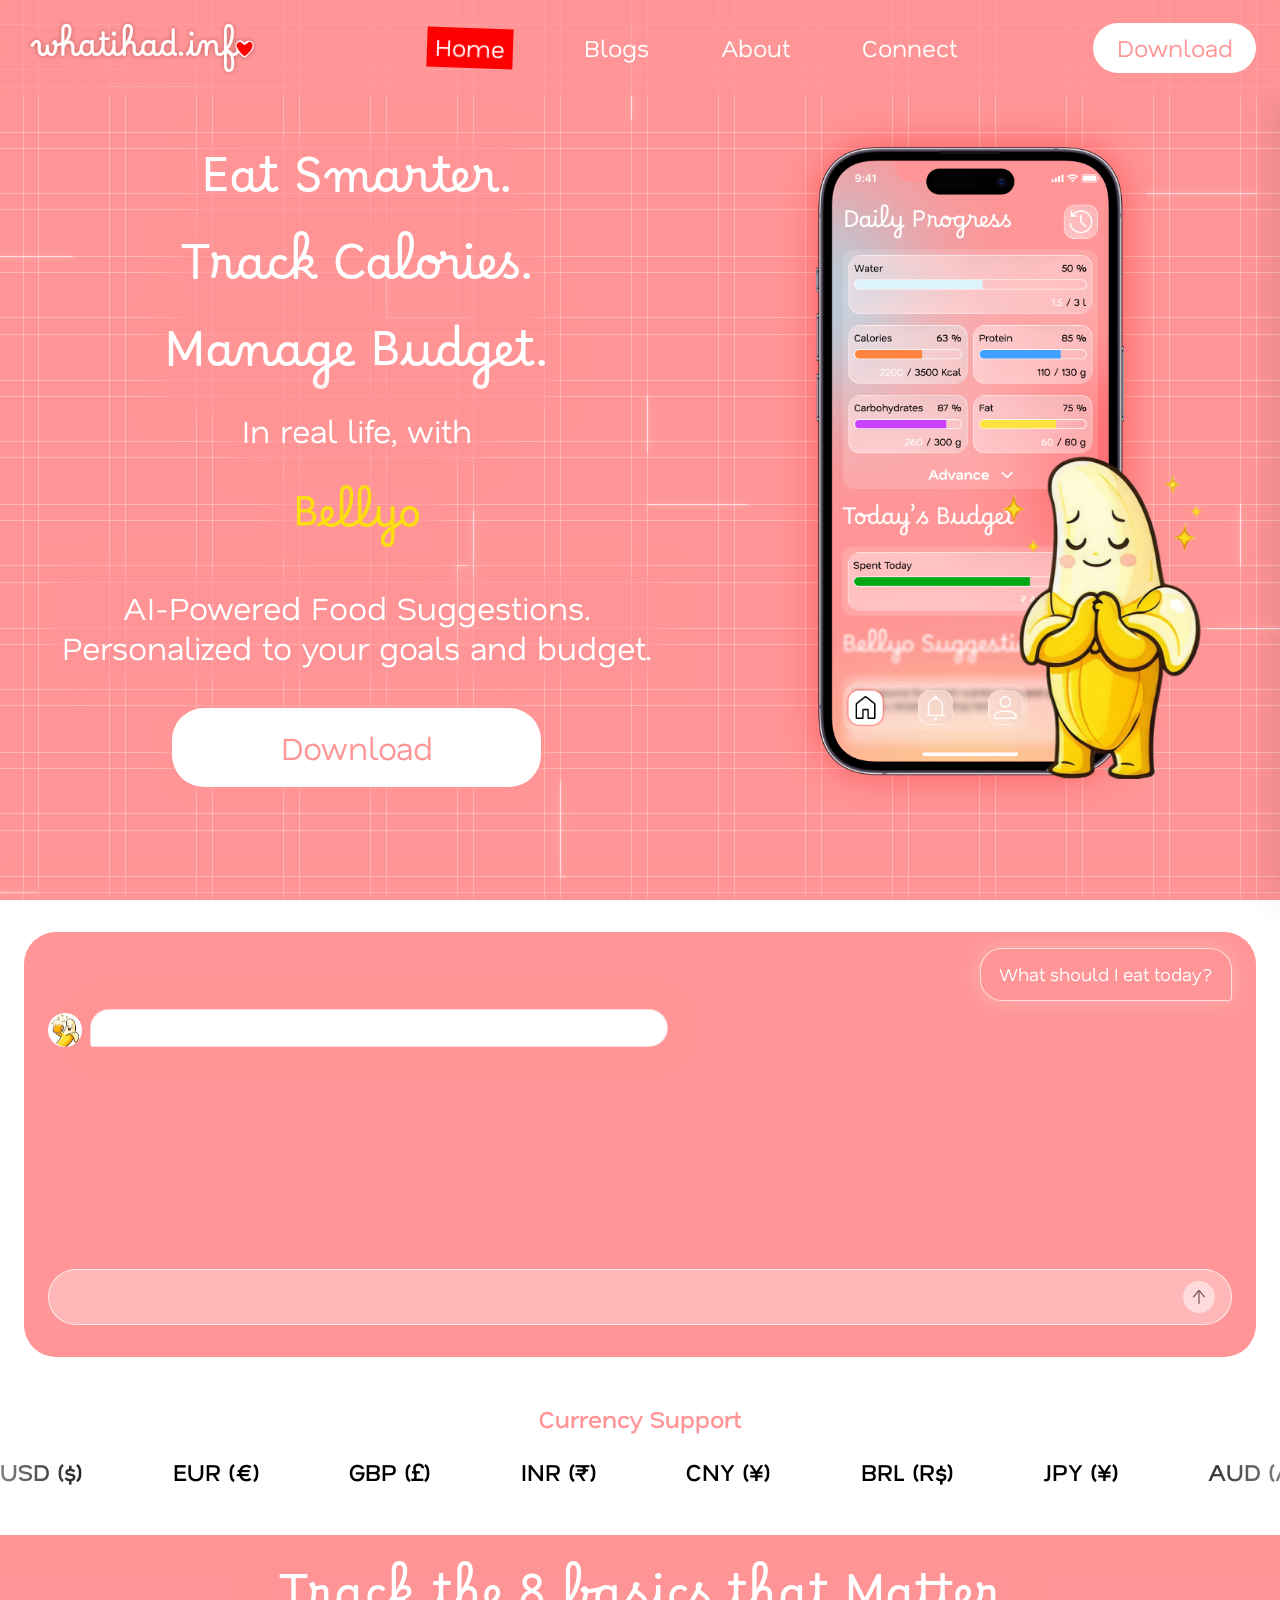
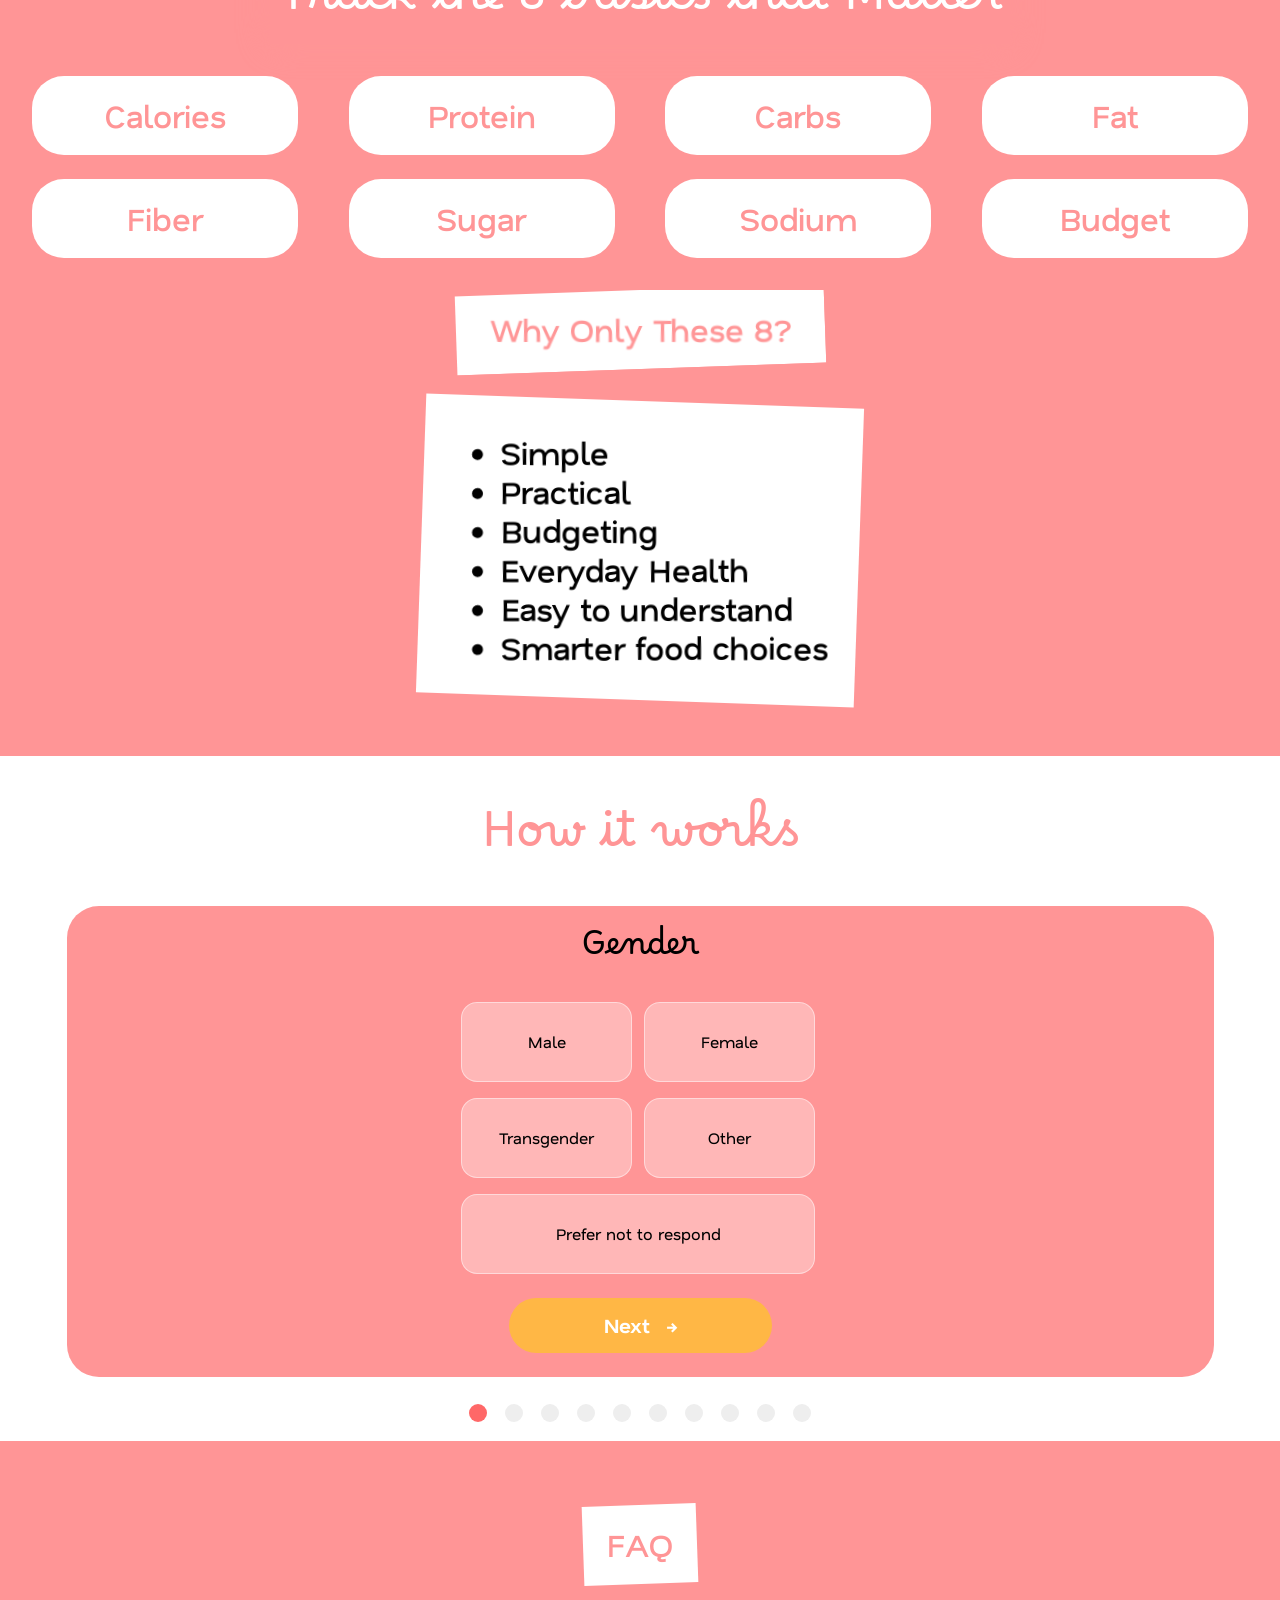
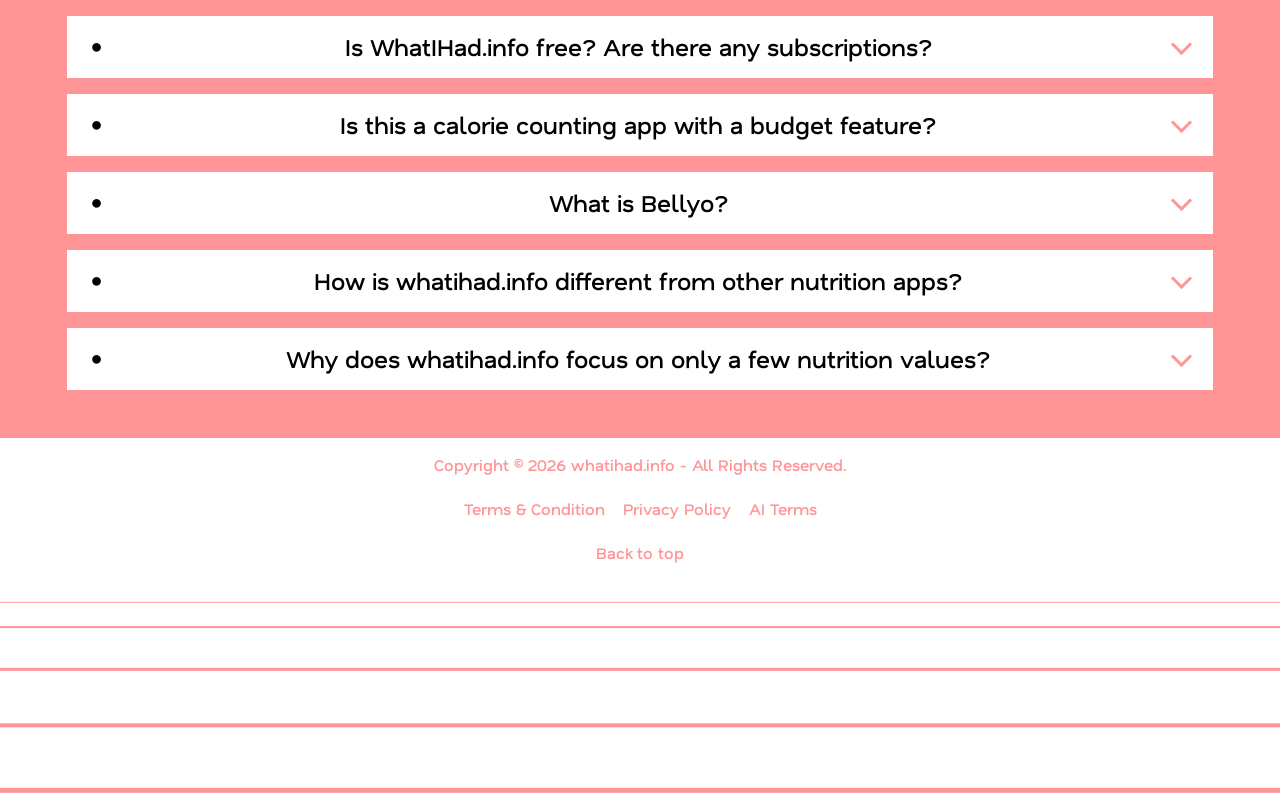
==== commit edf8f6e9: "Add legal policy pages" ====
--- a/index.html
+++ b/index.html
@@ -469,9 +469,9 @@
       <div class="footer-content">
         <p class="footer-copyright">Copyright © 2026 whatihad.info - All Rights Reserved.</p>
         <nav class="footer-links" aria-label="Legal links">
-          <a href="#">Terms &amp; Condition</a>
-          <a href="#">Privacy Policy</a>
-          <a href="#">AI Terms</a>
+          <a href="/terms_and_condition/">Terms &amp; Condition</a>
+          <a href="/privacy_policy/">Privacy Policy</a>
+          <a href="/AI_terms/">AI Terms</a>
         </nav>
         <button class="footer-top" type="button">Back to top</button>
       </div>
--- a/styles.css
+++ b/styles.css
@@ -1475,6 +1475,104 @@
   min-height: 100vh;
 }
 
+.legal-page {
+  min-height: 100vh;
+  padding-bottom: 64px;
+}
+
+.legal-section {
+  color: #000000;
+  margin: 0 auto;
+  max-width: 1040px;
+  padding: 48px 24px 96px;
+  position: relative;
+  width: 100%;
+  z-index: 2;
+}
+
+.legal-document {
+  background: var(--white);
+  border-radius: 32px;
+  box-shadow: 0 0 32px rgba(255, 149, 150, 0.42);
+  padding: clamp(24px, 5vw, 56px);
+}
+
+.legal-document h1 {
+  color: var(--pink);
+  display: block;
+  font-family: var(--font-ui);
+  font-size: clamp(36px, 6vw, 56px);
+  font-weight: 600;
+  line-height: 1.05;
+  margin: 0 0 24px;
+  text-align: left;
+}
+
+.legal-document h1 span {
+  backdrop-filter: none;
+  background: transparent;
+  box-shadow: none;
+  display: inline;
+  padding: 0;
+  white-space: normal;
+}
+
+.legal-intro,
+.legal-document p,
+.legal-document li {
+  font-size: 18px;
+  font-weight: 600;
+  line-height: 1.55;
+}
+
+.legal-intro {
+  margin: 0 0 32px;
+}
+
+.legal-document section {
+  border-top: 2px solid rgba(255, 149, 150, 0.22);
+  padding-top: 24px;
+}
+
+.legal-document section + section {
+  margin-top: 24px;
+}
+
+.legal-document h2 {
+  color: var(--pink);
+  font-family: var(--font-ui);
+  font-size: 24px;
+  font-weight: 600;
+  line-height: 1.2;
+  margin: 0 0 12px;
+}
+
+.legal-document h3 {
+  color: #000000;
+  font-family: var(--font-ui);
+  font-size: 20px;
+  font-weight: 600;
+  line-height: 1.25;
+  margin: 20px 0 8px;
+}
+
+.legal-document p {
+  margin: 0 0 12px;
+}
+
+.legal-document p:last-child {
+  margin-bottom: 0;
+}
+
+.legal-document ul {
+  margin: 8px 0 16px;
+  padding-left: 28px;
+}
+
+.legal-document li {
+  margin: 0 0 6px;
+}
+
 .connect-section {
   align-items: center;
   display: flex;
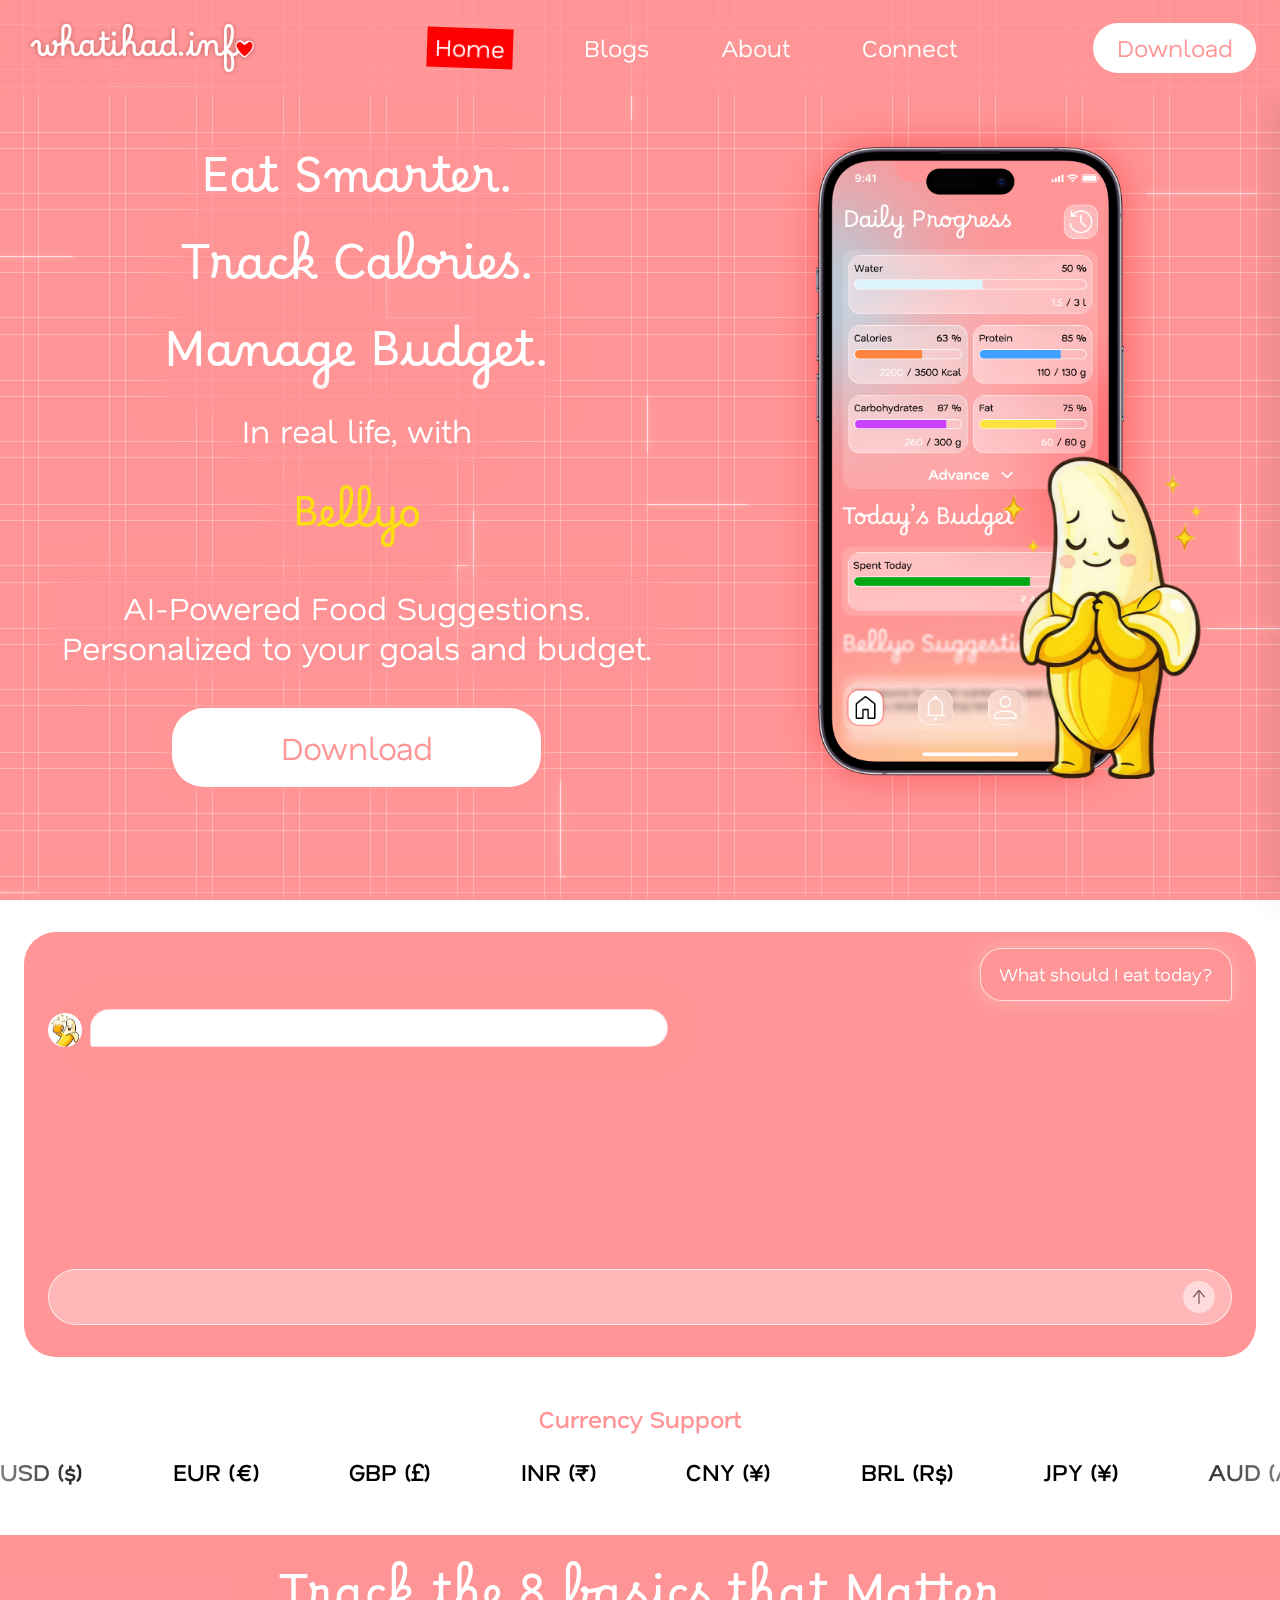
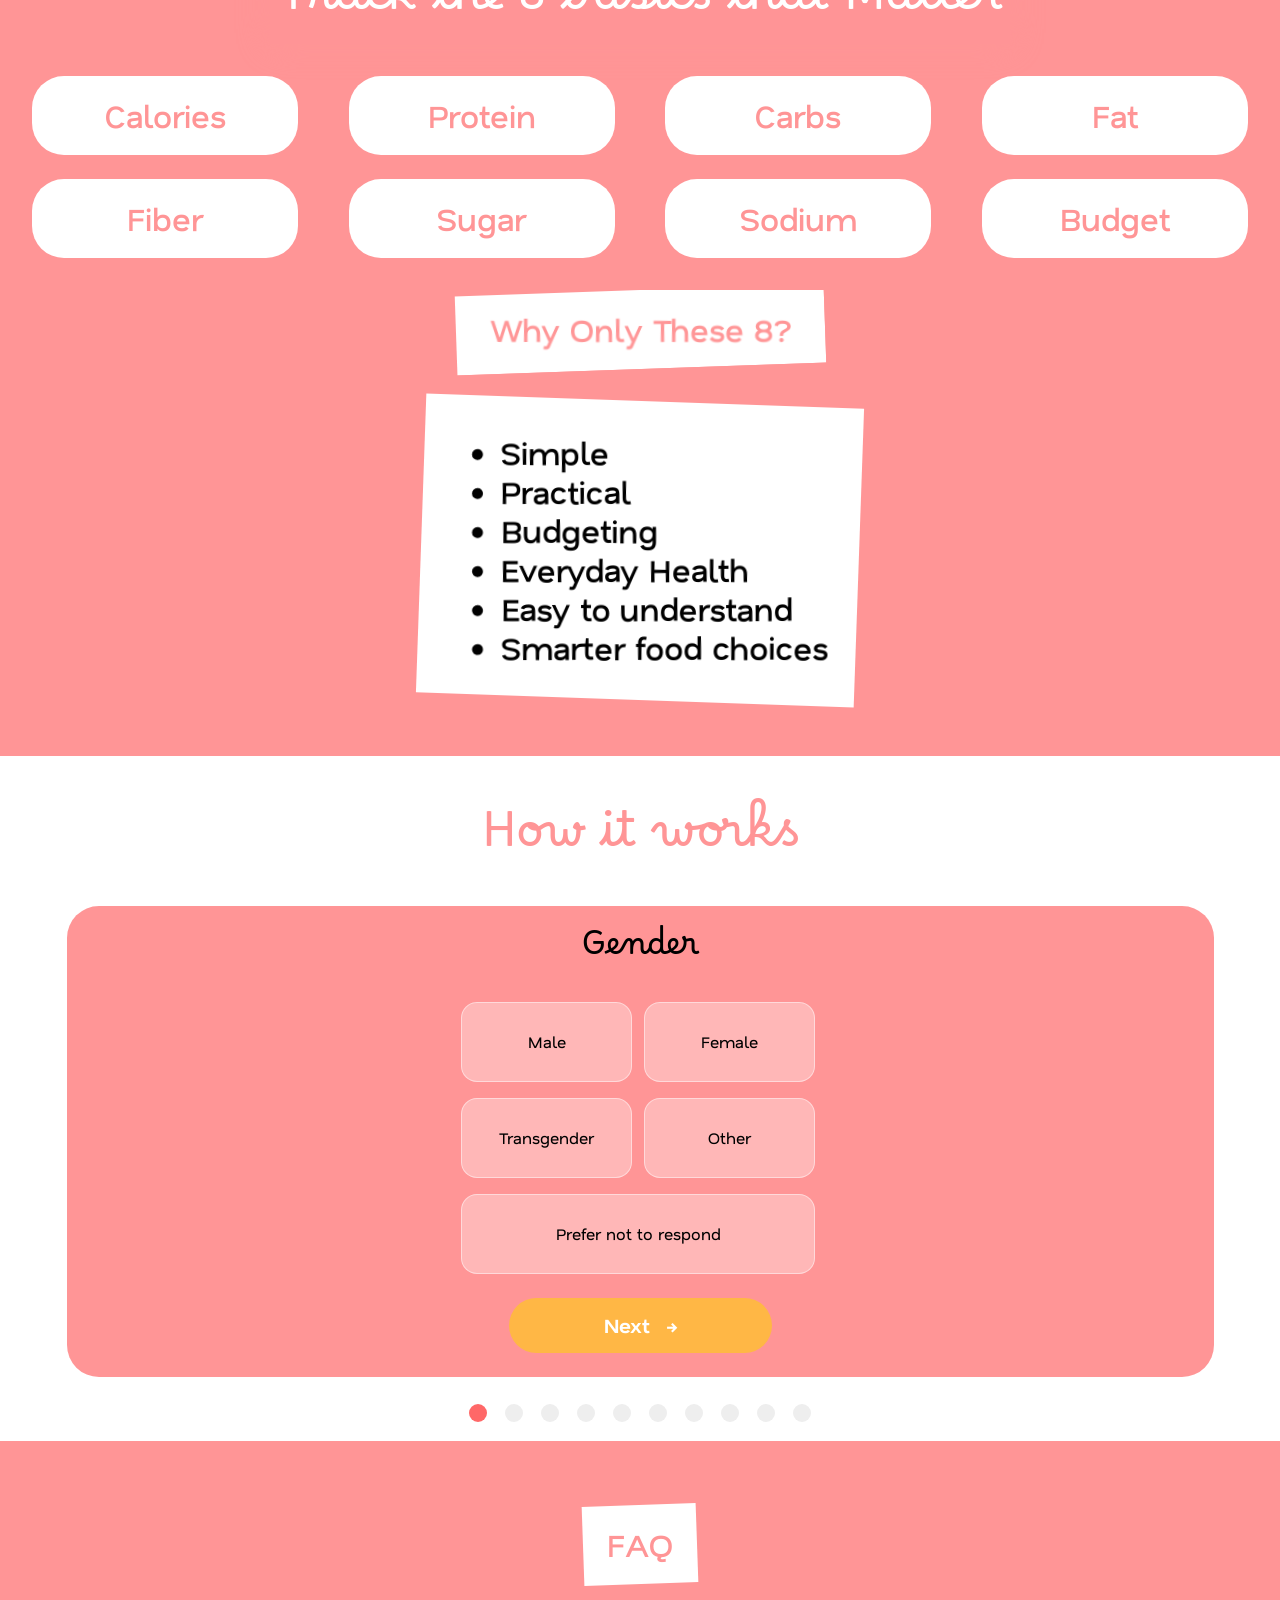
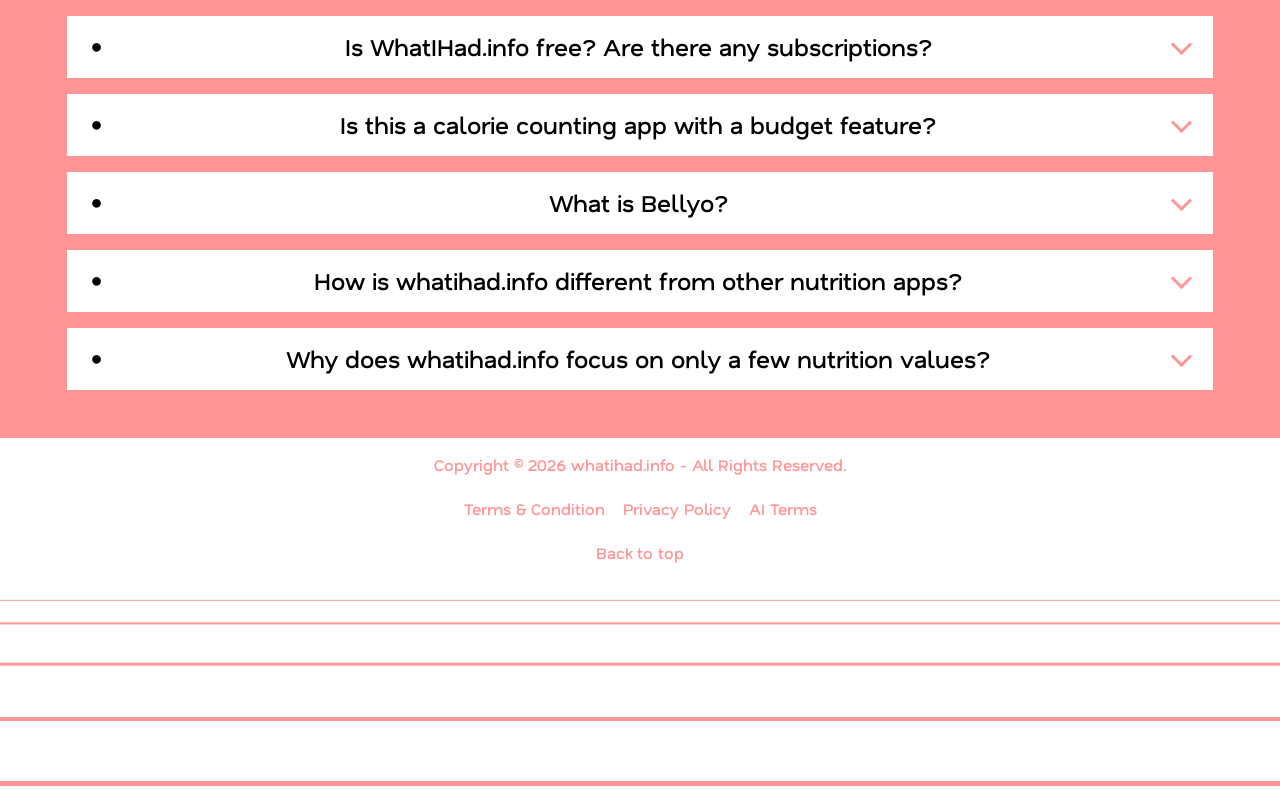
==== commit 20a3ec47: "Fix mobile scroll during Bellyo animation" ====
--- a/index.html
+++ b/index.html
@@ -665,28 +665,6 @@
         { passive: true }
       );
 
-      let bellyoTouchY = null;
-      bellyoPrompt.addEventListener(
-        "touchstart",
-        (event) => {
-          bellyoTouchY = event.touches[0]?.clientY ?? null;
-        },
-        { passive: true }
-      );
-
-      bellyoPrompt.addEventListener(
-        "touchmove",
-        (event) => {
-          if (bellyoTouchY === null) return;
-          const nextY = event.touches[0]?.clientY ?? bellyoTouchY;
-          const deltaY = bellyoTouchY - nextY;
-          bellyoTouchY = nextY;
-          event.preventDefault();
-          inertialScrollBy(deltaY);
-        },
-        { passive: false }
-      );
-
       promptForm.addEventListener("submit", (event) => {
         event.preventDefault();
         typeResponse();
--- a/styles.css
+++ b/styles.css
@@ -540,6 +540,8 @@
   width: min(100%, 1440px);
   z-index: 1;
   scrollbar-width: none;
+  touch-action: pan-y;
+  -webkit-overflow-scrolling: touch;
 }
 
 .bellyo-prompt::-webkit-scrollbar {
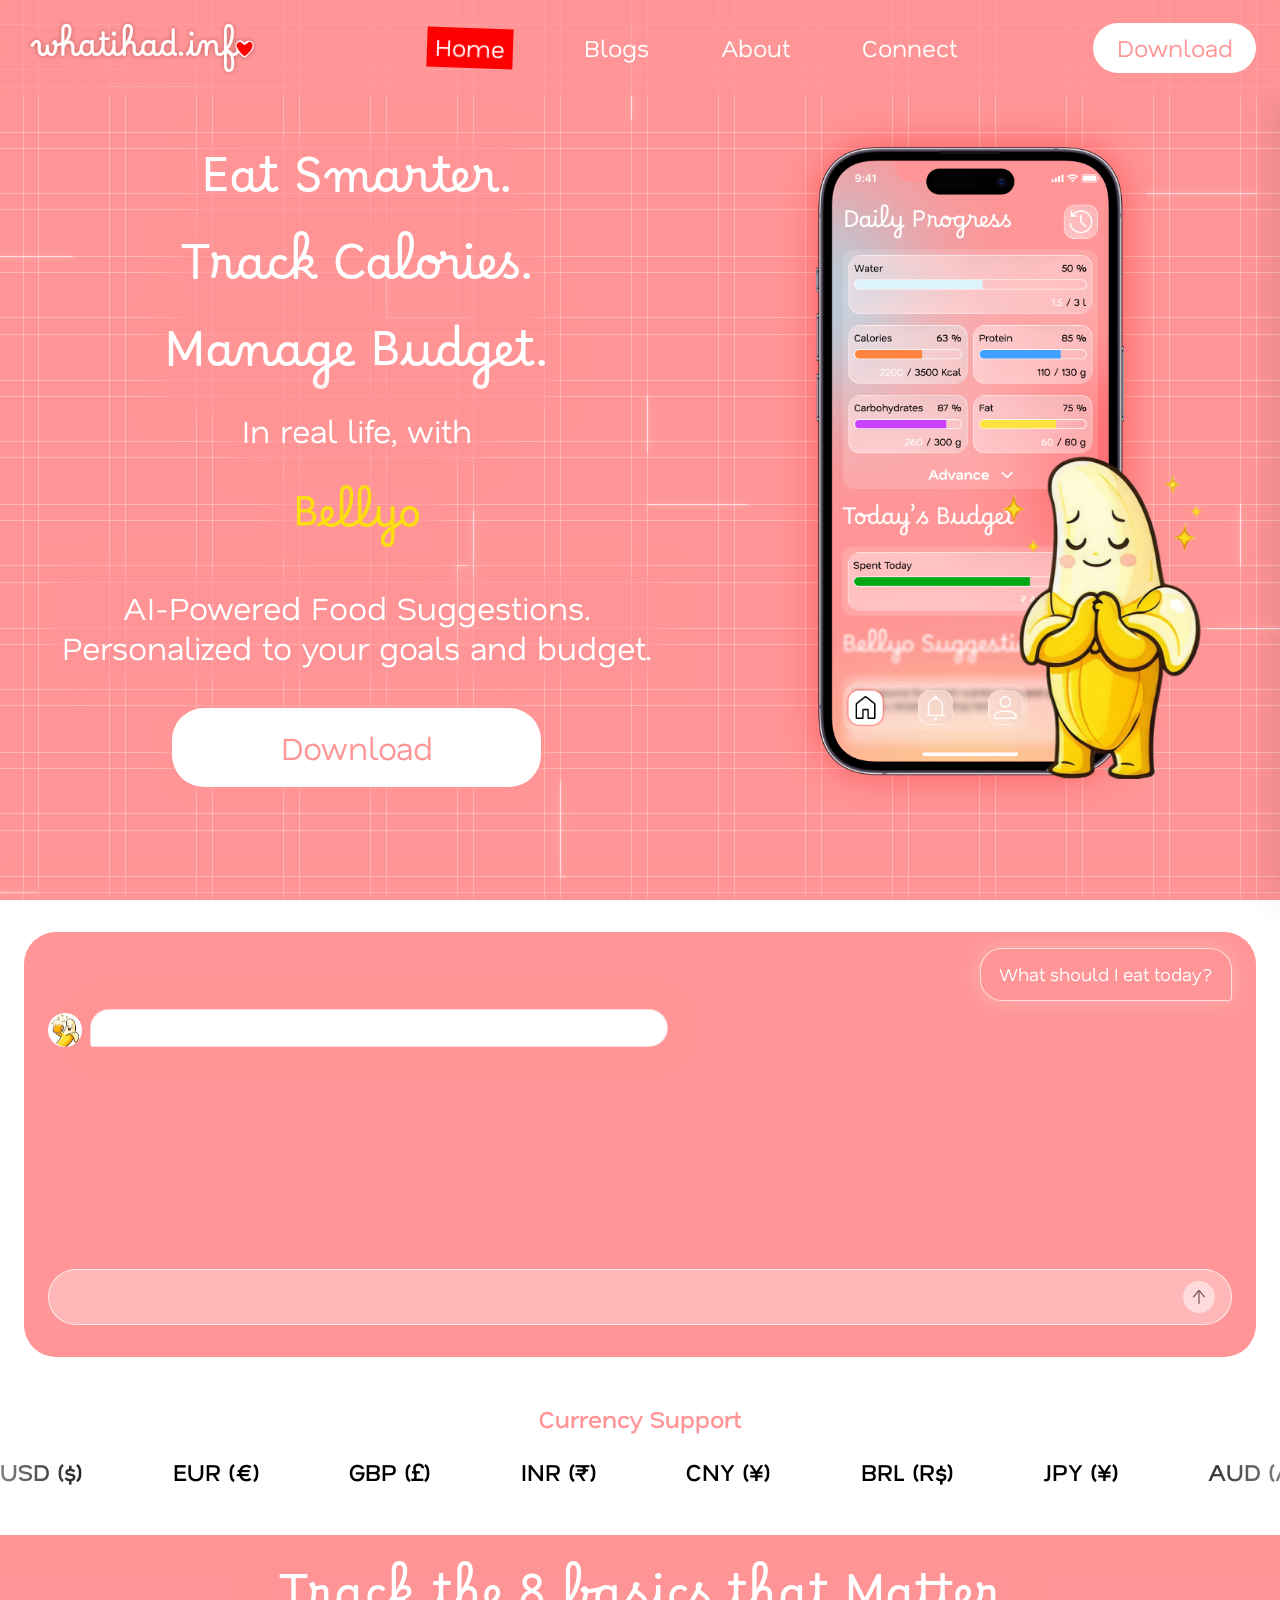
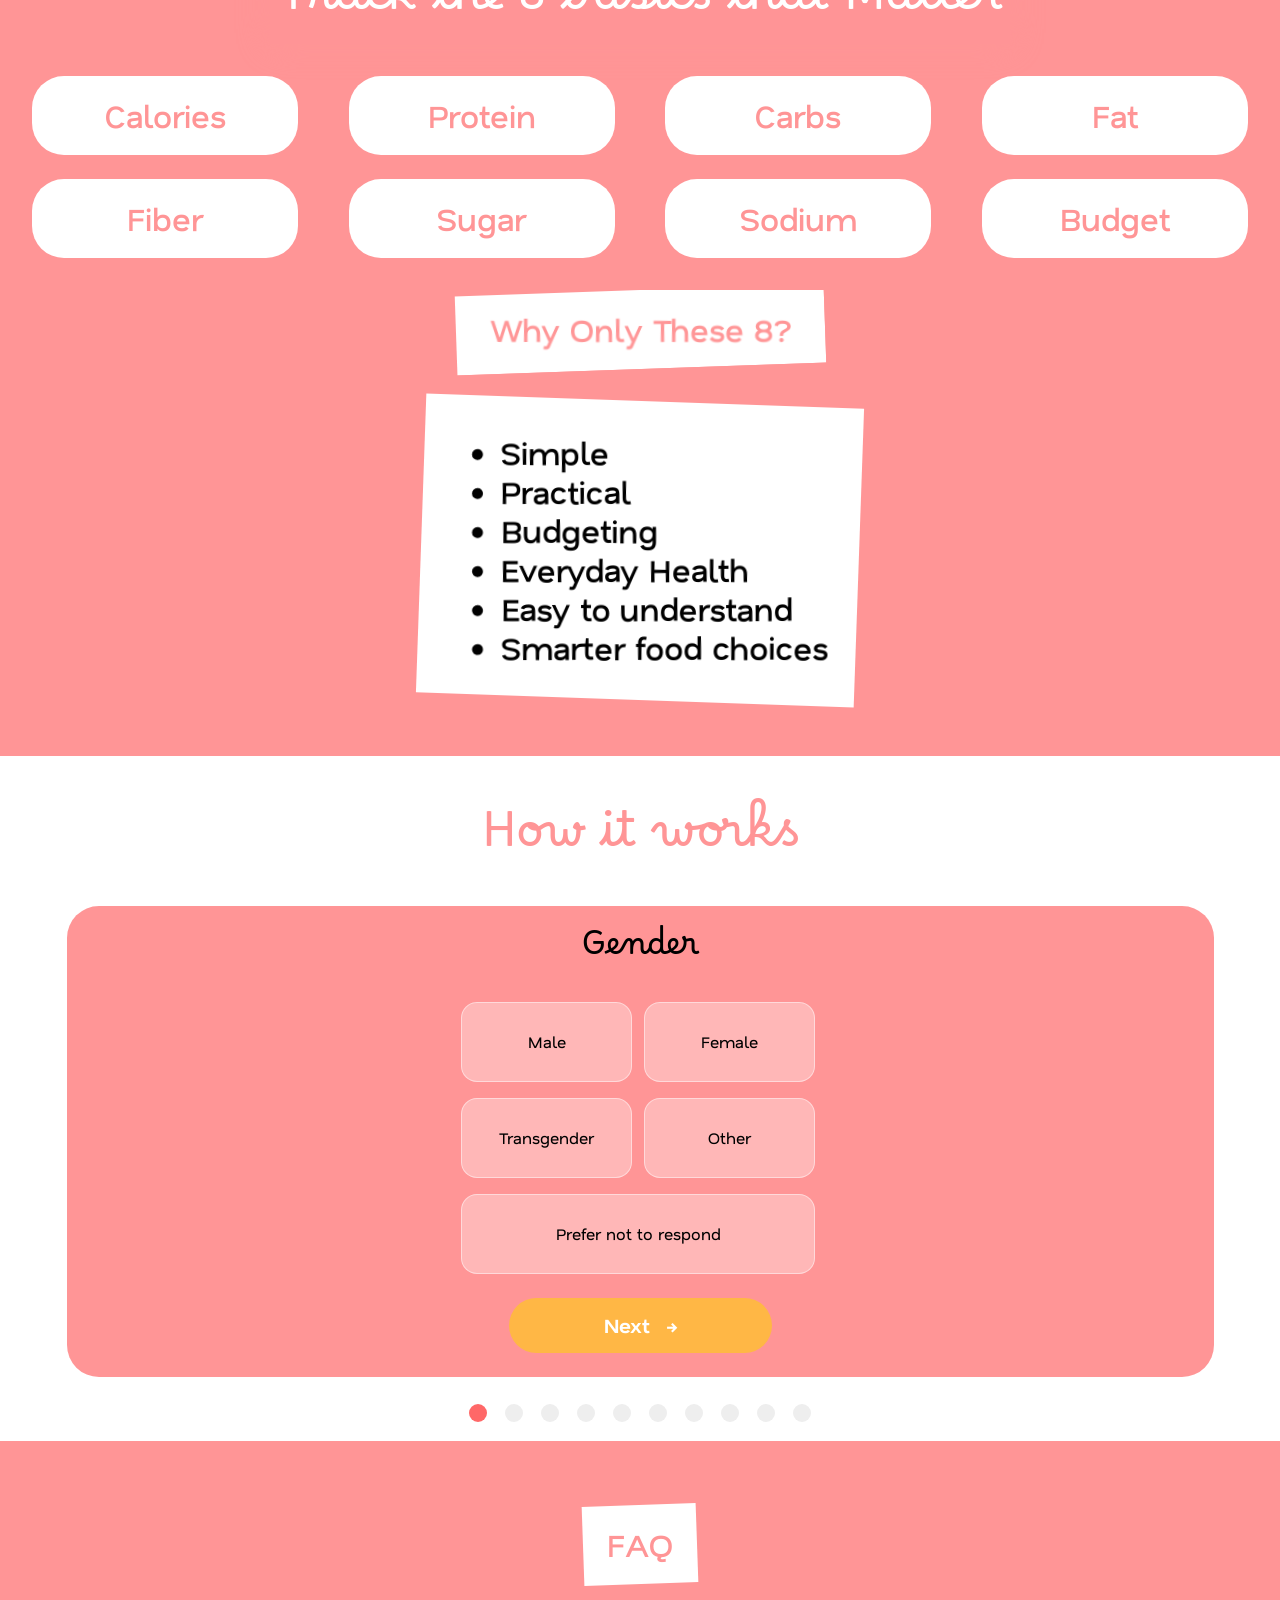
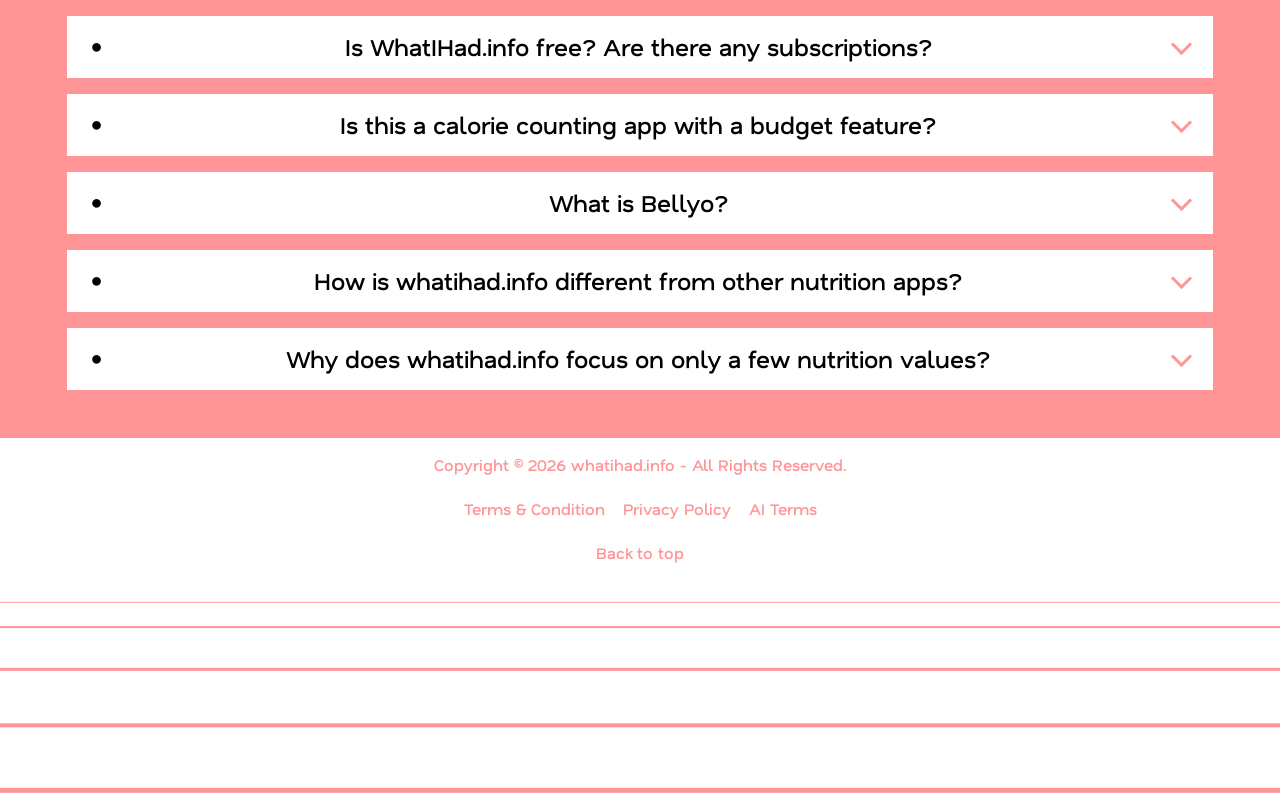
==== commit ad569747: "Disable manual Bellyo prompt scrolling" ====
--- a/index.html
+++ b/index.html
@@ -635,15 +635,6 @@
         { passive: true }
       );
 
-      bellyoPrompt.addEventListener(
-        "wheel",
-        (event) => {
-          event.preventDefault();
-          inertialScrollBy(event.deltaY);
-        },
-        { passive: false }
-      );
-
       window.addEventListener(
         "wheel",
         (event) => {
--- a/styles.css
+++ b/styles.css
@@ -534,7 +534,7 @@
   margin: 0 auto 32px;
   height: 425px;
   overflow-x: hidden;
-  overflow-y: auto;
+  overflow-y: hidden;
   padding: 16px 24px;
   position: relative;
   width: min(100%, 1440px);
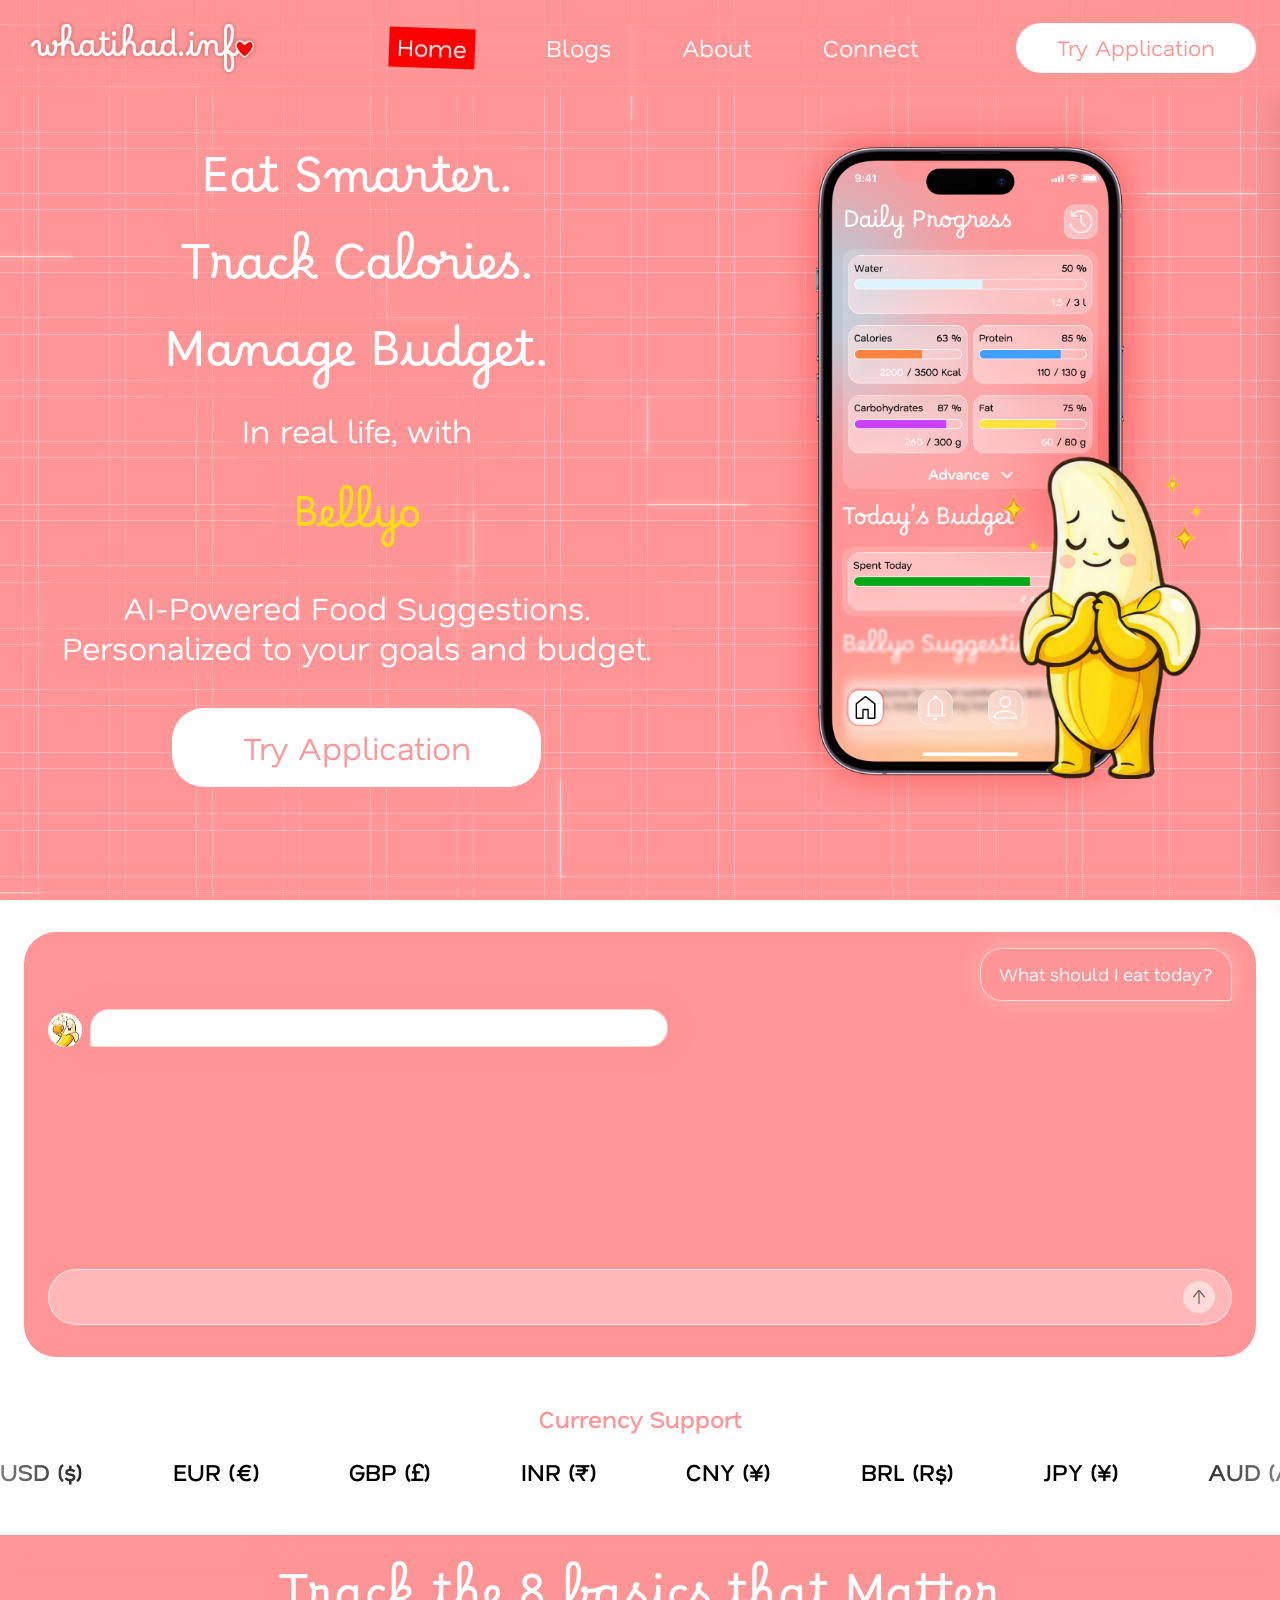
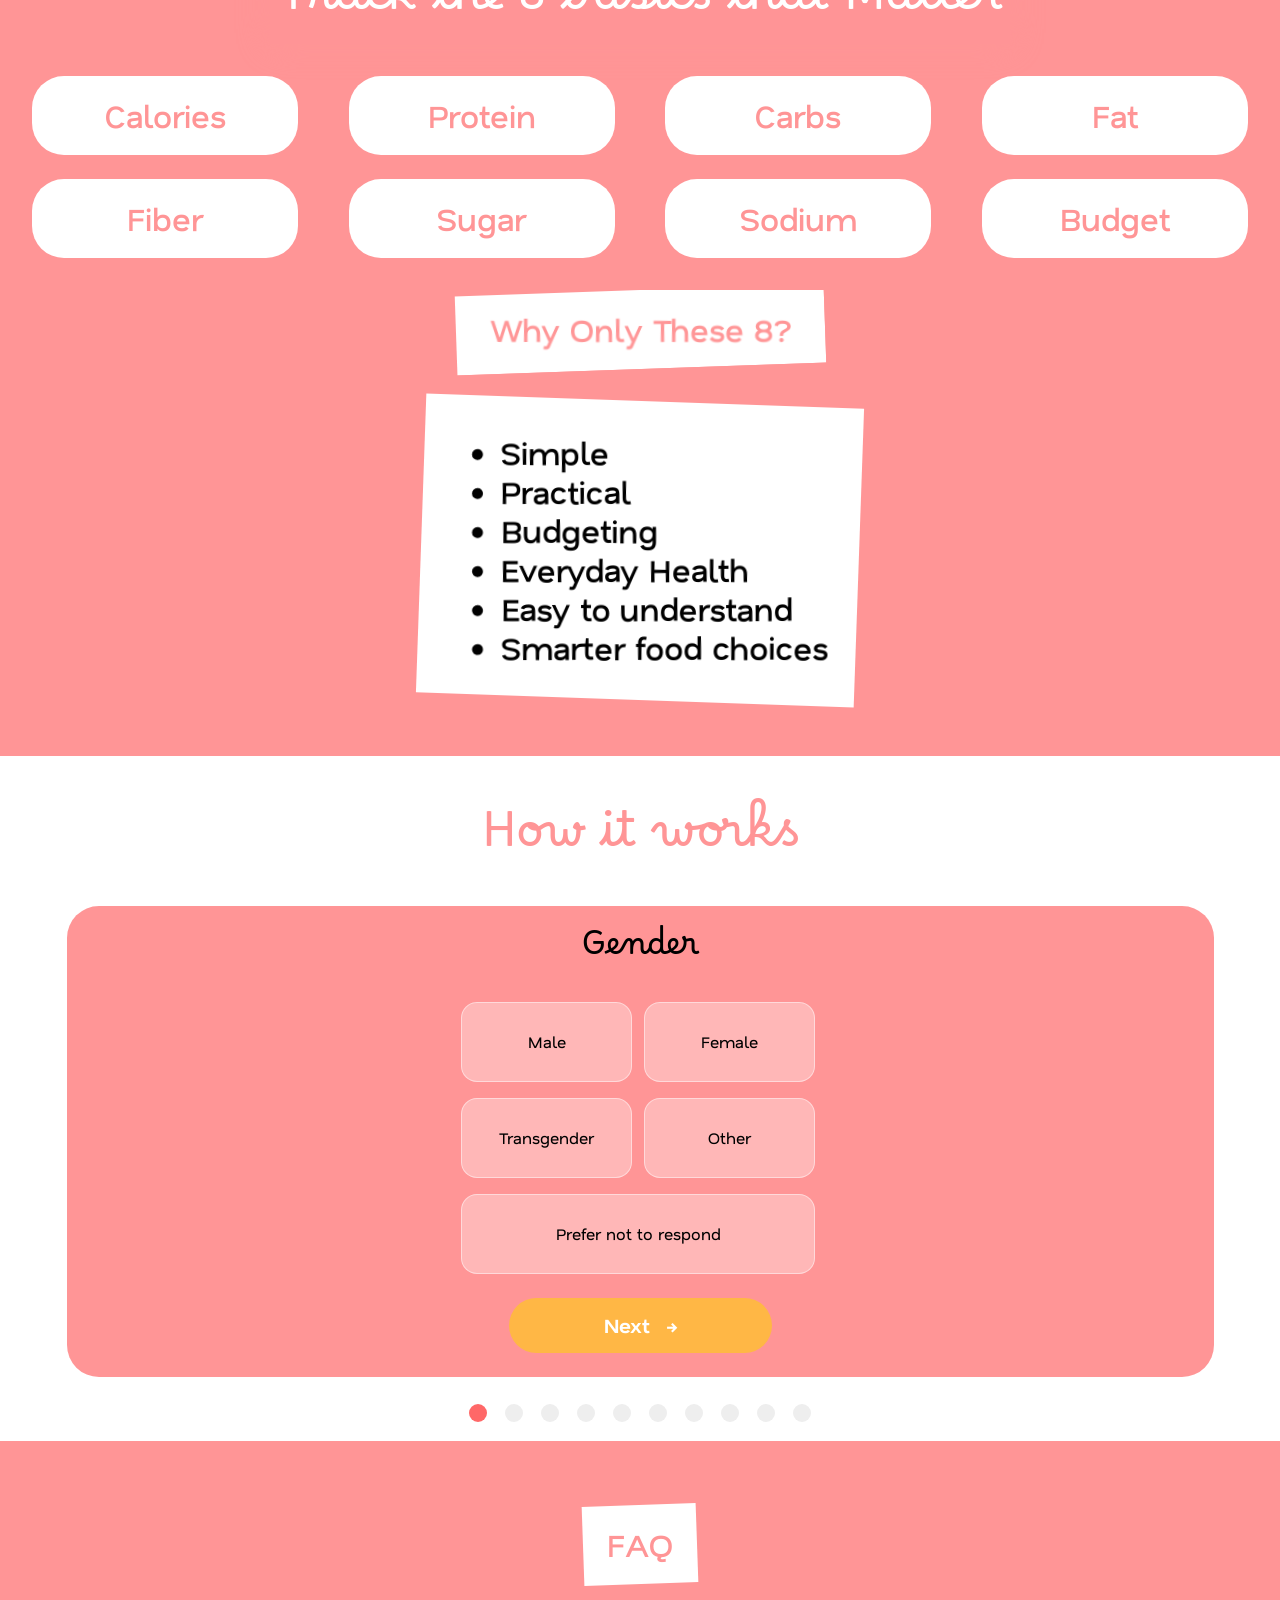
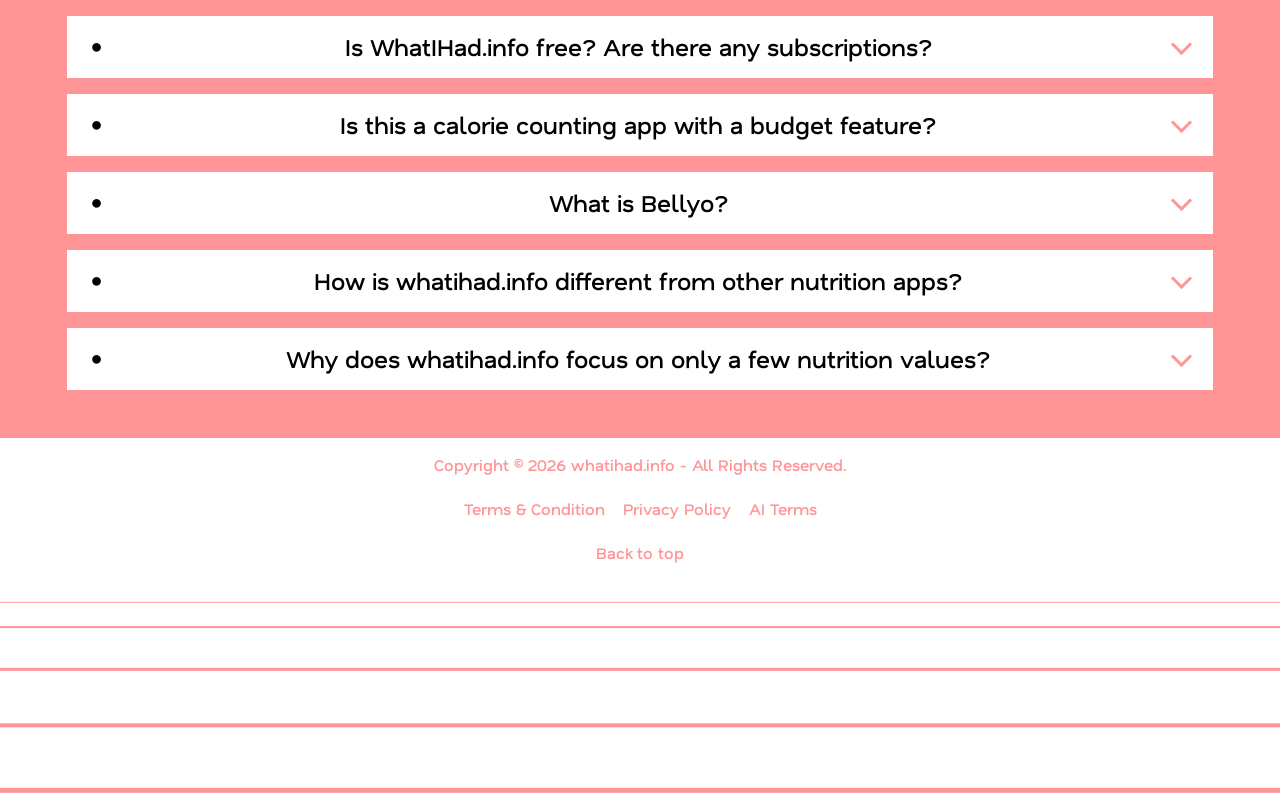
==== commit 4048a927: "Add Flutter app launch link" ====
--- a/index.html
+++ b/index.html
@@ -153,7 +153,7 @@
           <a href="/connect">Connect</a>
         </nav>
 
-        <a class="download download-small" href="#">Download</a>
+        <a class="download download-small" href="/app/">Try Application</a>
         <button class="menu-toggle" type="button" aria-controls="mobile-menu" aria-expanded="false" aria-label="Open menu">
           <span></span>
           <span></span>
@@ -165,7 +165,7 @@
           <a href="#">Blogs</a>
           <a href="/about">About</a>
           <a href="/connect">Connect</a>
-          <a class="mobile-download" href="#">Download</a>
+          <a class="mobile-download" href="/app/">Try Application</a>
         </nav>
       </header>
 
@@ -189,7 +189,7 @@
             </p>
           </div>
 
-          <a class="download download-large" href="#">Download</a>
+          <a class="download download-large" href="/app/">Try Application</a>
         </div>
 
         <div class="phone-stage" aria-hidden="true">
@@ -394,7 +394,7 @@
               <div class="download-logo-frame">
                 <img src="/assets/whatidad_logo.png" alt="whatihad.info" />
               </div>
-              <a class="download download-final" href="#">Download</a>
+              <a class="download download-final" href="/app/">Try Application</a>
             </div>
             <button class="how-next" type="button">
               <span>Next</span>
--- a/styles.css
+++ b/styles.css
@@ -253,10 +253,10 @@
 }
 
 .download-small {
-  font-size: 24px;
+  font-size: 22px;
   min-height: 50px;
   padding: 8px 24px;
-  width: 163px;
+  width: 240px;
   backdrop-filter: none;
   box-shadow: none;
 }
@@ -1071,7 +1071,7 @@
   font-size: 32px;
   height: 79px;
   padding: 8px 24px;
-  width: 266px;
+  width: 320px;
 }
 
 .how-progress {
@@ -2803,7 +2803,7 @@
   .download-final {
     font-size: 24px;
     height: 66px;
-    width: 224px;
+    width: 280px;
   }
 
   .download-logo-frame {
